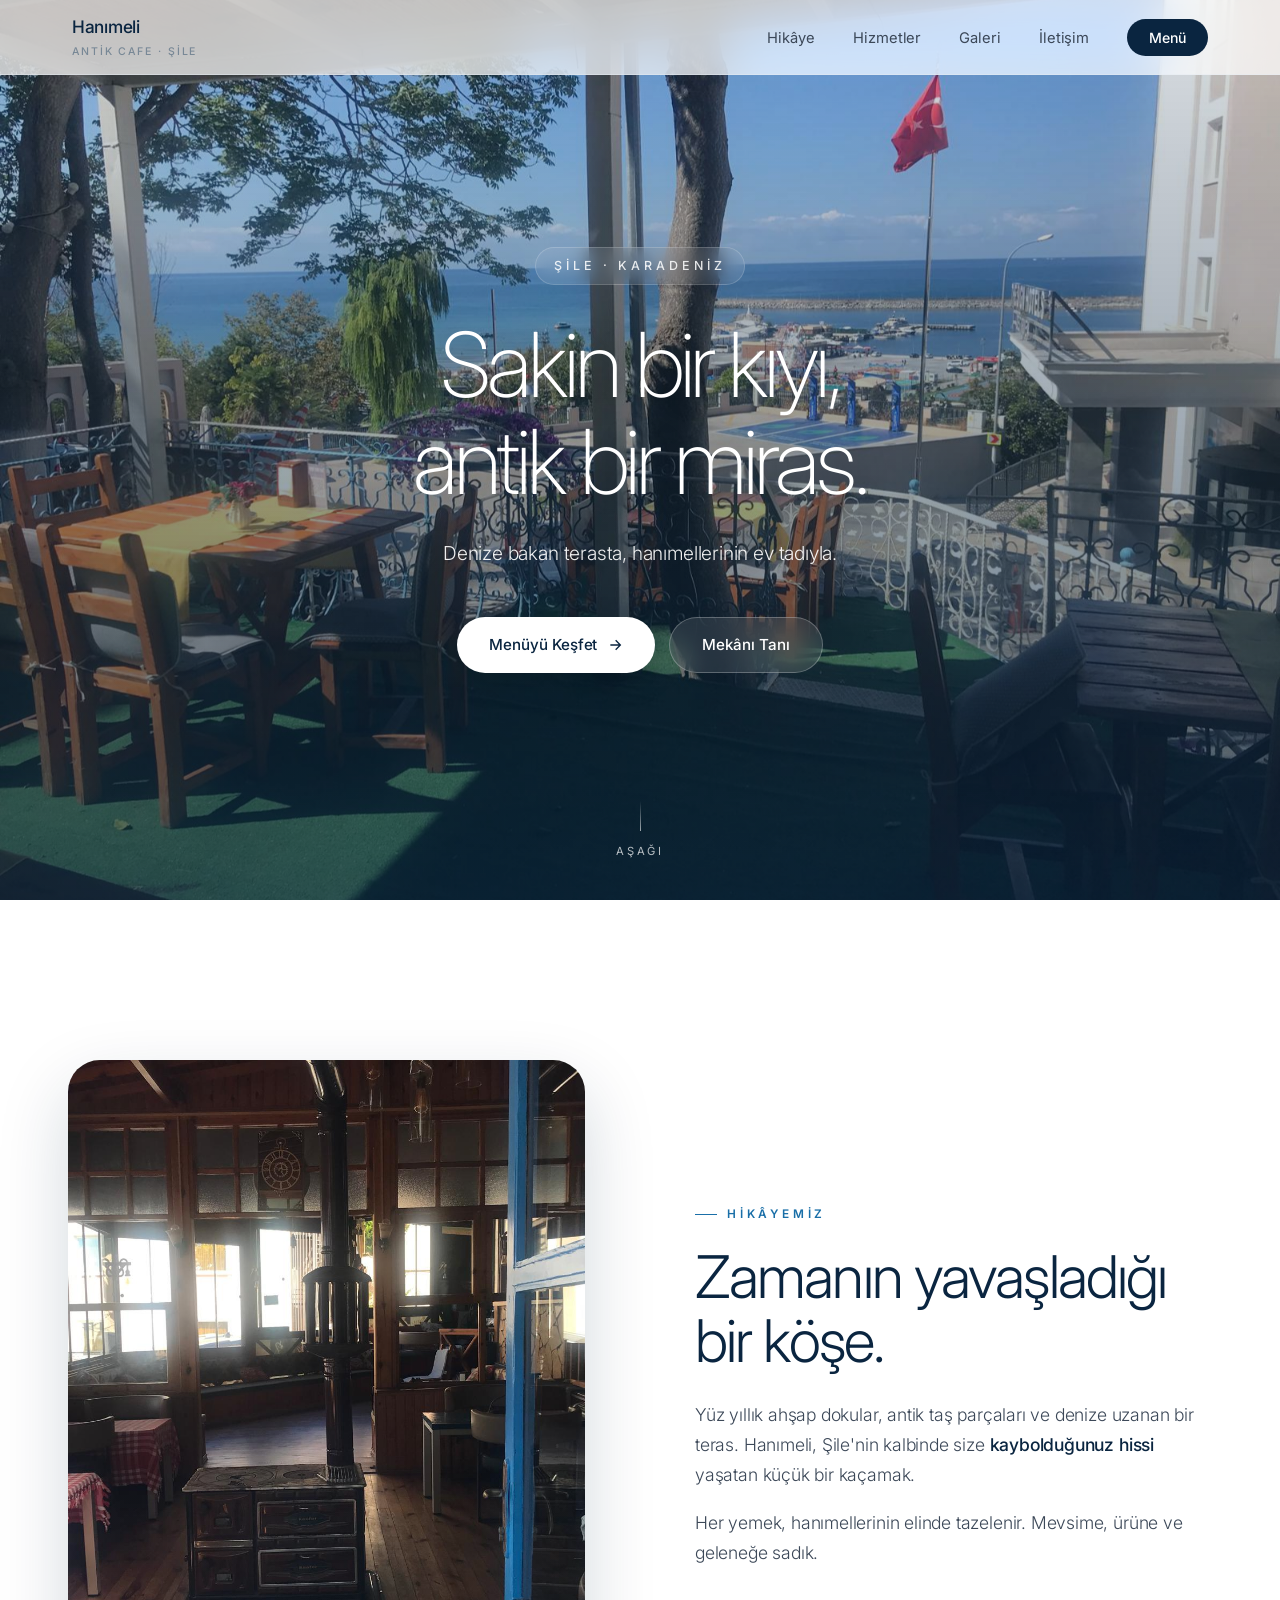
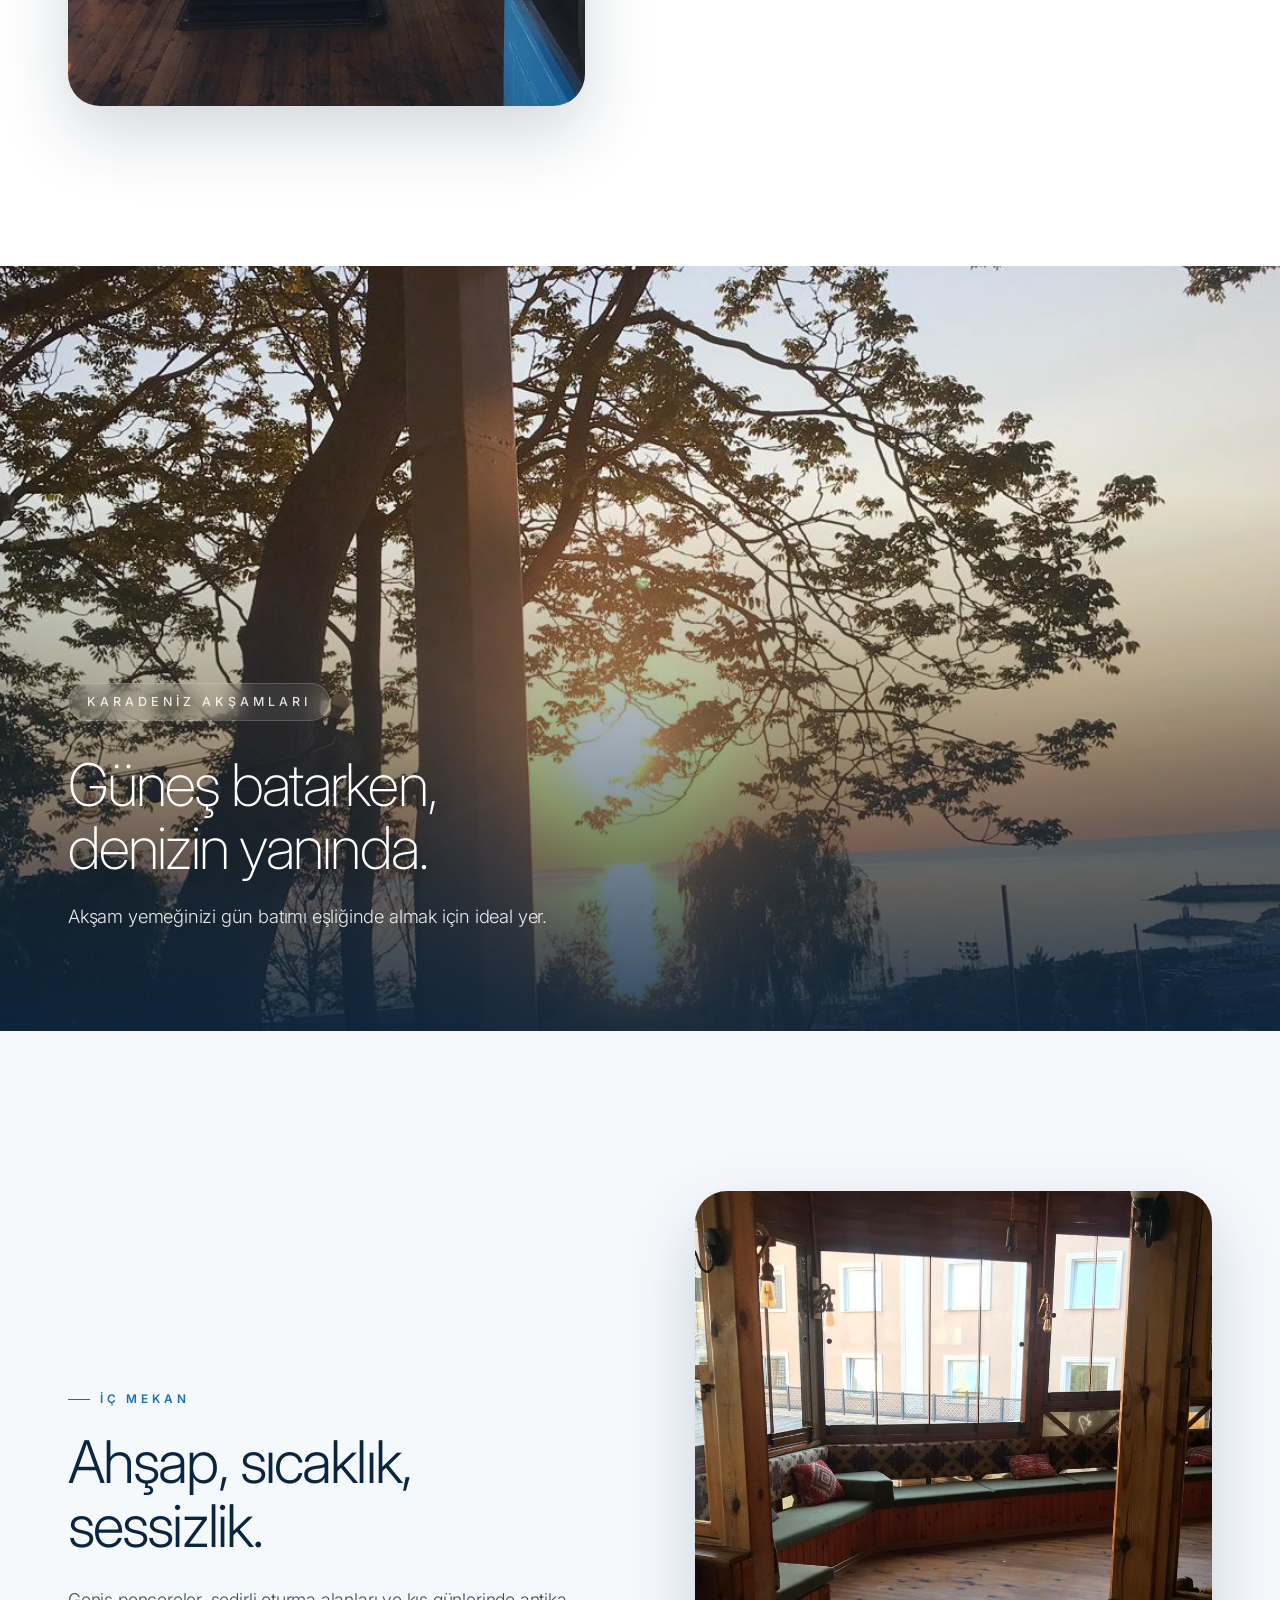
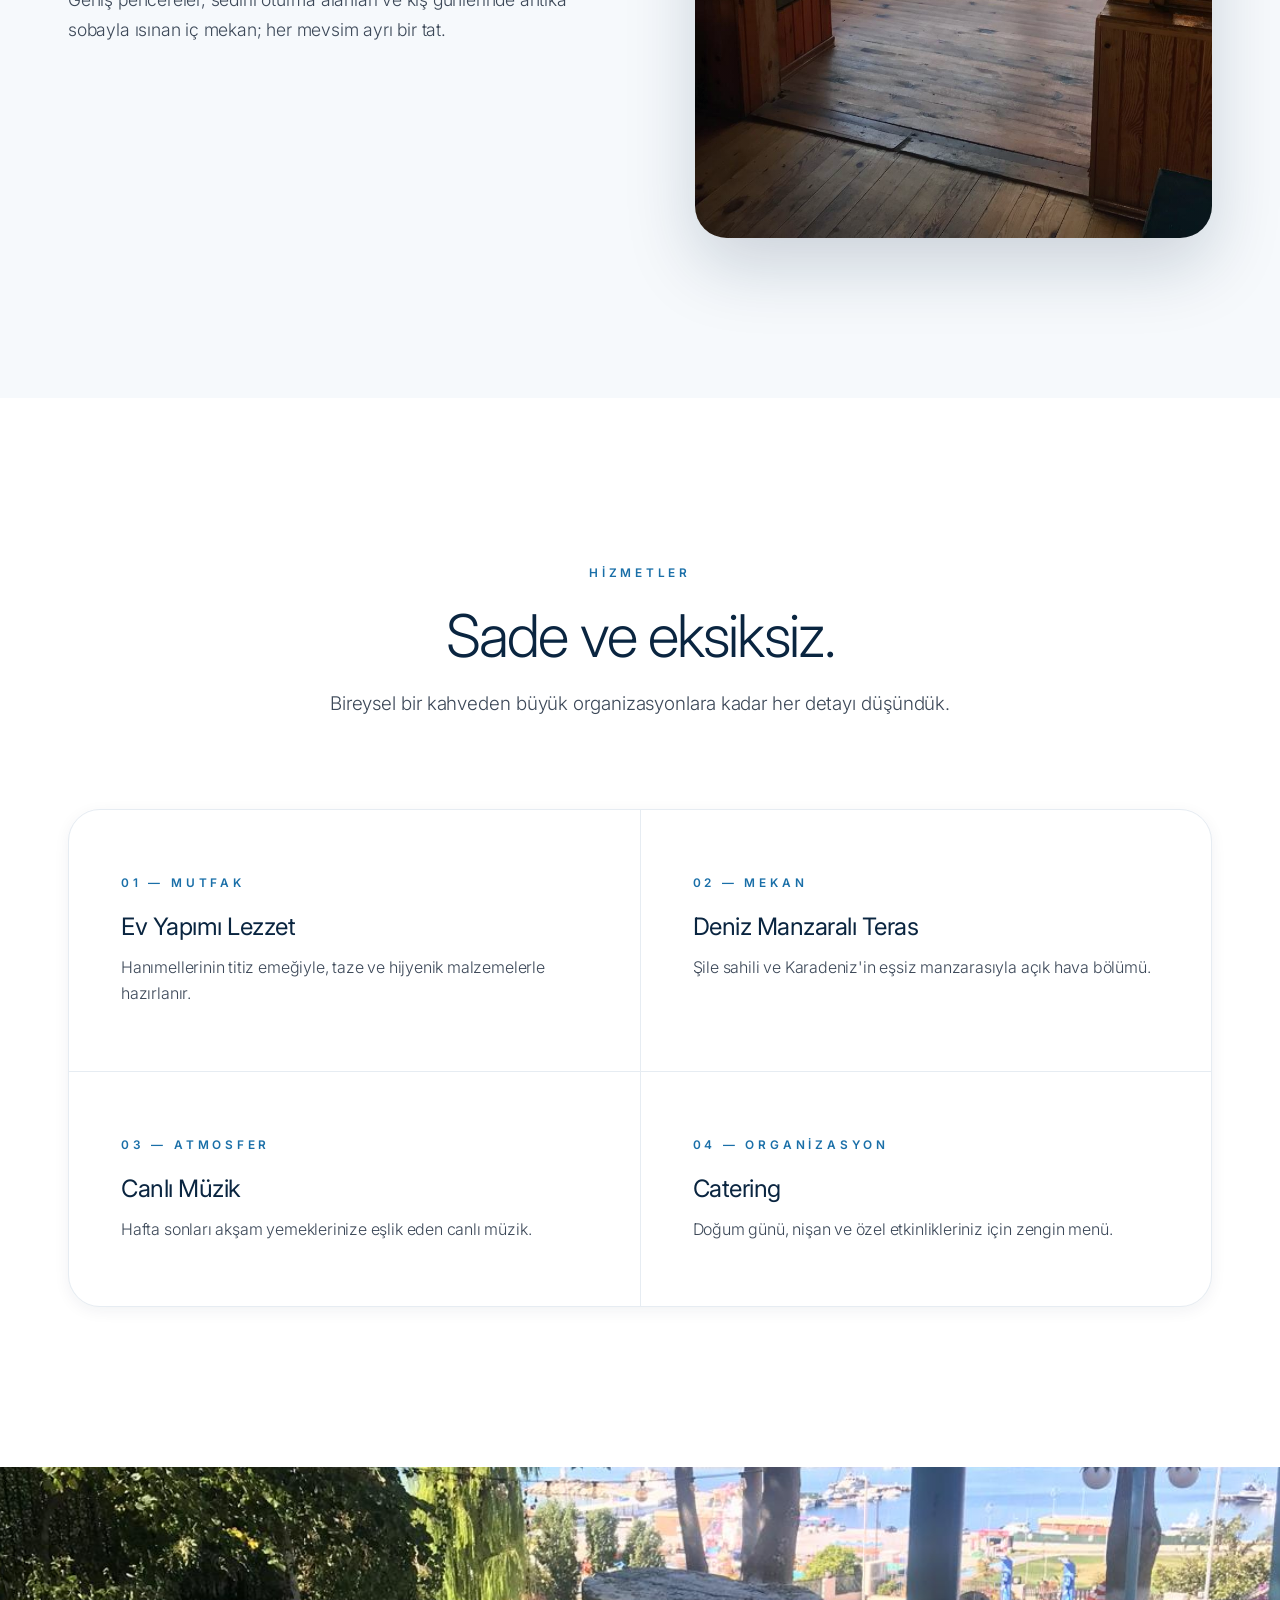
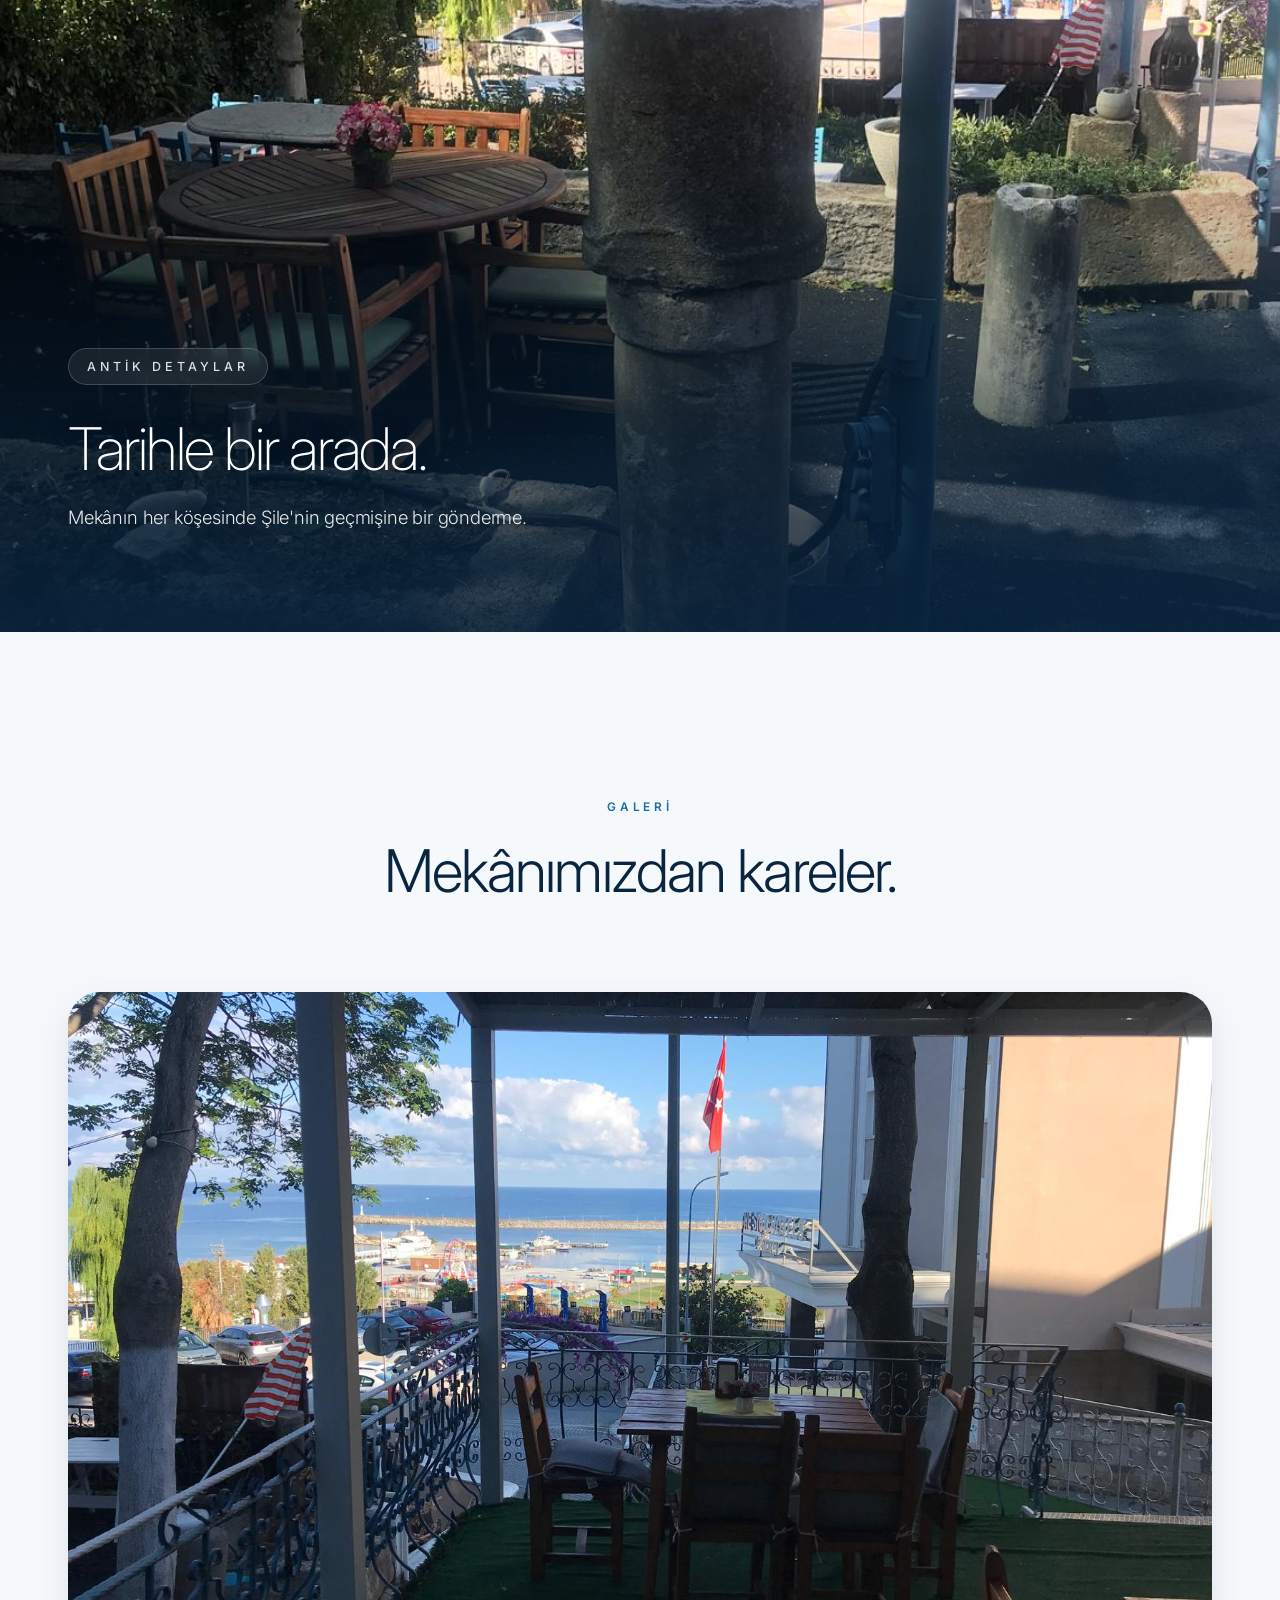
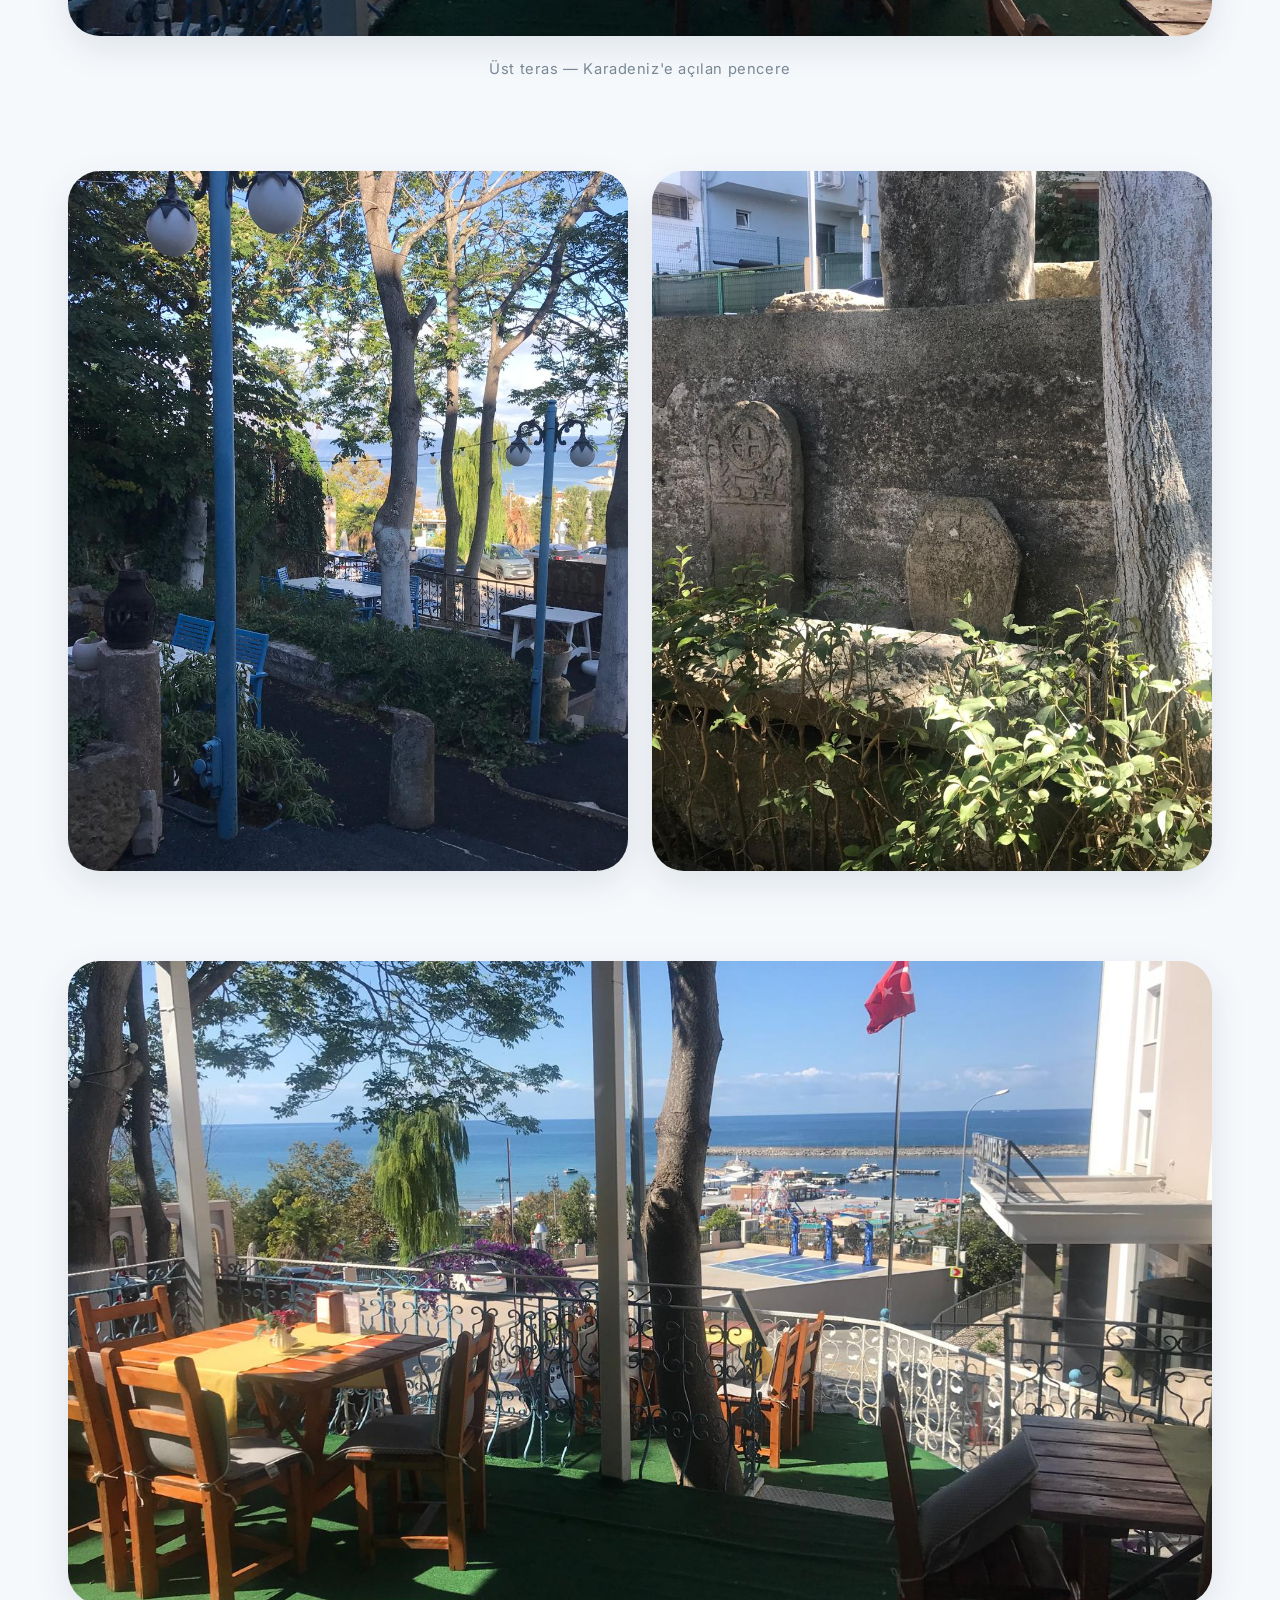
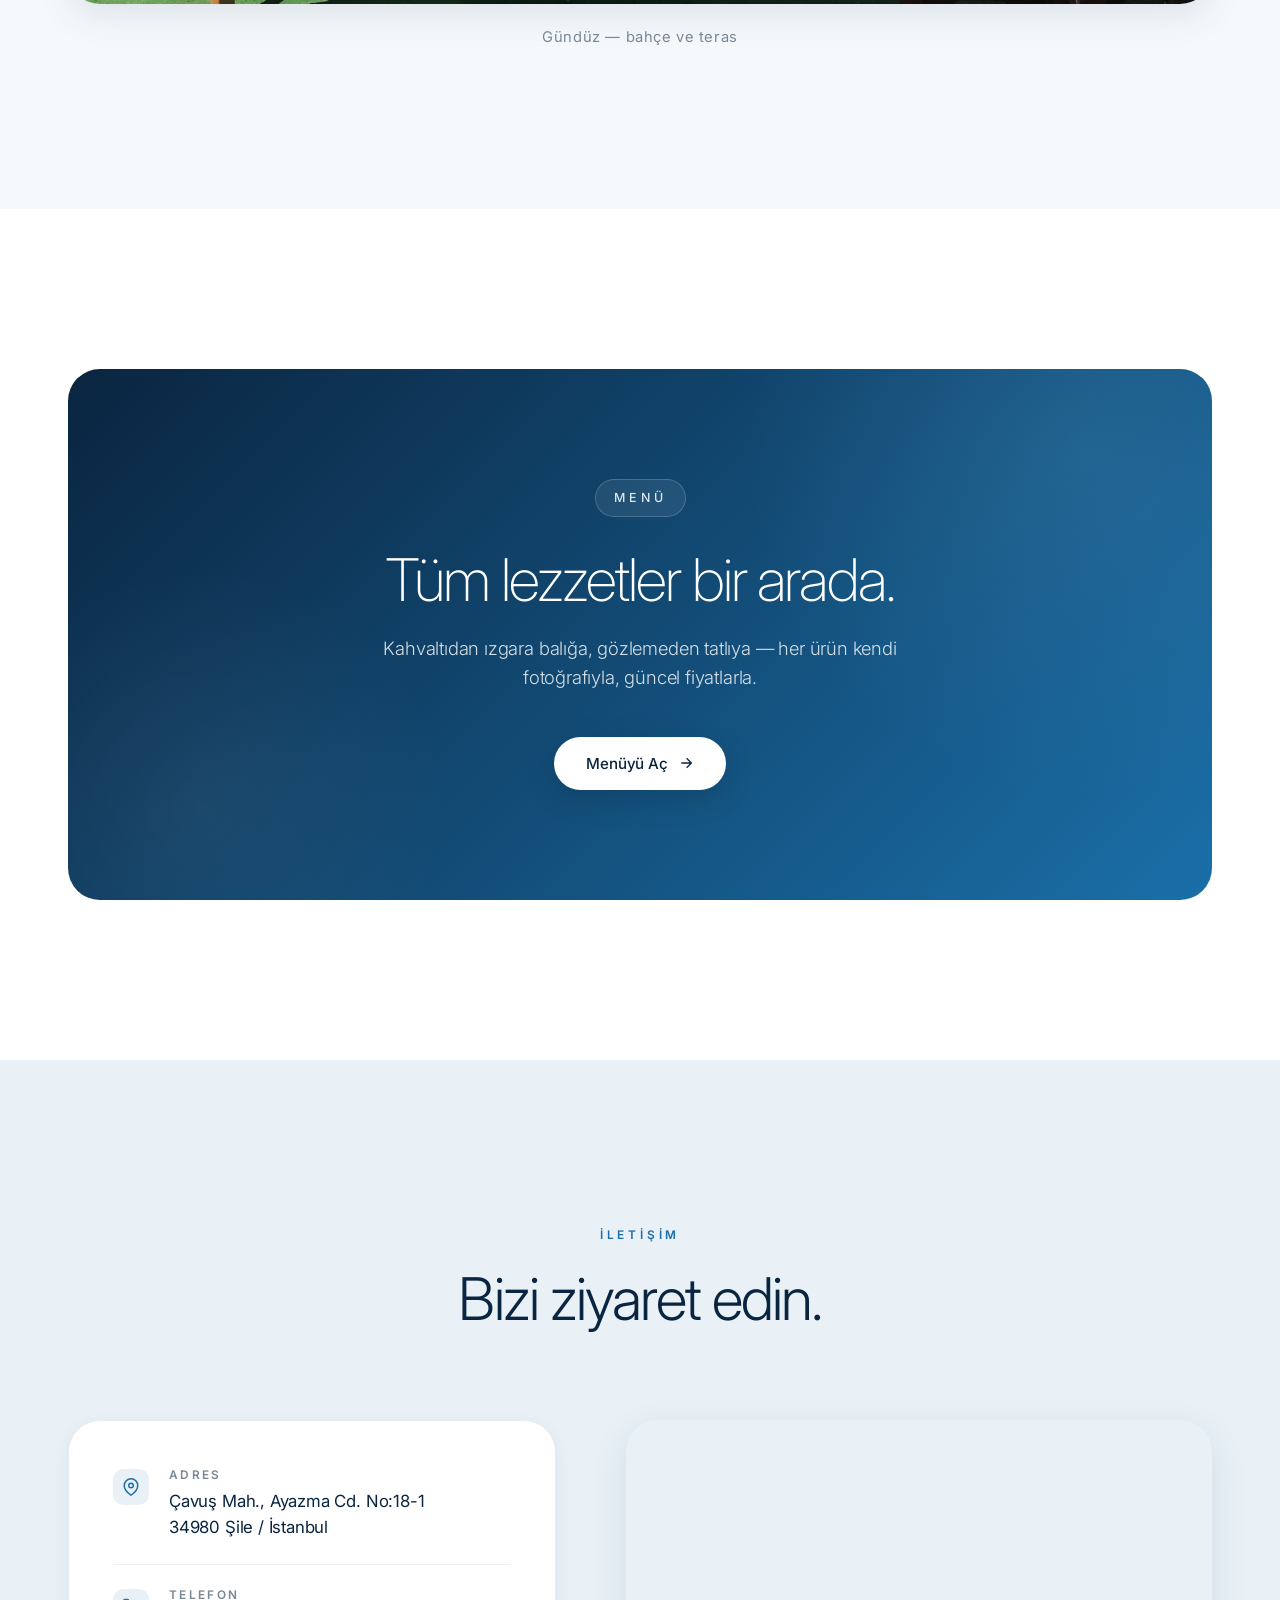
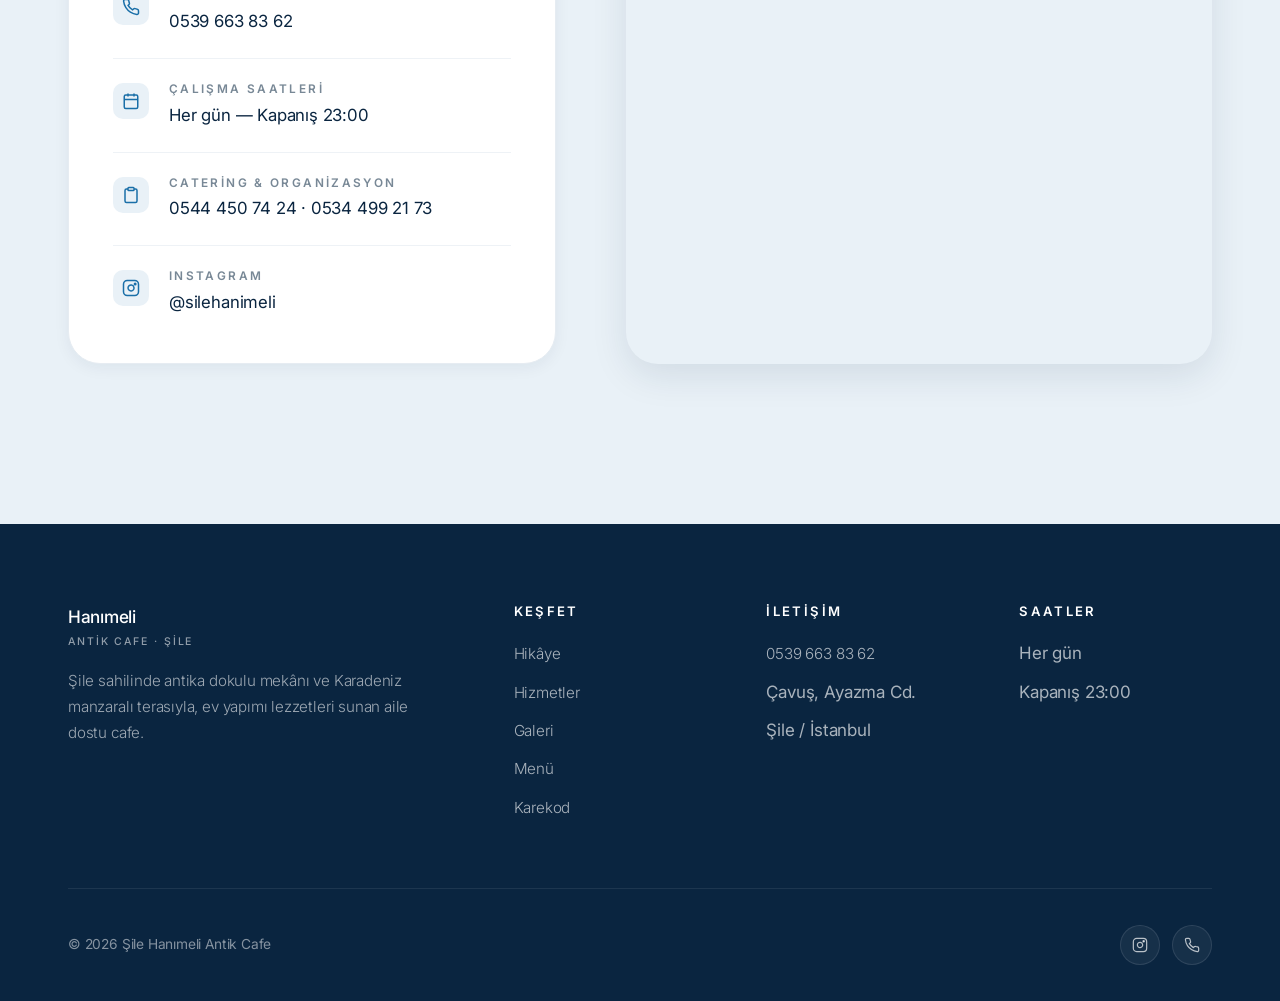
==== index.html @ 0a23d330 "Initial commit - Fixed header links and ready for deployment" ====
<!DOCTYPE html>
<html lang="tr">
<head>
  <meta charset="UTF-8" />
  <meta name="viewport" content="width=device-width, initial-scale=1.0" />

  <title>Şile Hanımeli Antik Cafe — Deniz Manzaralı Cafe & Restoran</title>
  <meta name="description" content="Şile sahilinde, antik dokulu mekânı ve Karadeniz manzaralı terasıyla Hanımeli Antik Cafe. Ev yapımı kahvaltı, gözleme, ızgara balık ve catering." />
  <meta name="keywords" content="Şile cafe, Şile kahvaltı, Şile restoran, Hanımeli Antik Cafe, Şile manzaralı kafe, Şile catering" />
  <meta name="robots" content="index, follow" />
  <link rel="canonical" href="https://hanimeliantikcafe.com/" />

  <meta property="og:type" content="restaurant" />
  <meta property="og:locale" content="tr_TR" />
  <meta property="og:title" content="Şile Hanımeli Antik Cafe" />
  <meta property="og:description" content="Şile'de antik atmosfer ve deniz manzarasıyla ev yapımı lezzetler." />
  <meta property="og:url" content="https://hanimeliantikcafe.com/" />
  <meta property="og:image" content="https://hanimeliantikcafe.com/assets/img/kafedisguzel.jpeg" />
  <meta property="og:site_name" content="Şile Hanımeli Antik Cafe" />

  <meta name="twitter:card" content="summary_large_image" />
  <meta name="twitter:title" content="Şile Hanımeli Antik Cafe" />
  <meta name="twitter:description" content="Şile'de antik atmosfer ve deniz manzarasıyla ev yapımı lezzetler." />
  <meta name="twitter:image" content="https://hanimeliantikcafe.com/assets/img/kafedisguzel.jpeg" />

  <link rel="icon" type="image/svg+xml" href="assets/img/favicon.svg" />
  <link rel="apple-touch-icon" href="assets/img/kafedisguzel.jpeg" />

  <link rel="preconnect" href="https://fonts.googleapis.com" />
  <link rel="preconnect" href="https://fonts.gstatic.com" crossorigin />
  <link href="https://fonts.googleapis.com/css2?family=Inter:wght@200;300;400;500;600&display=swap" rel="stylesheet" />

  <link rel="stylesheet" href="assets/css/style.css" />

  <script type="application/ld+json">
  {
    "@context": "https://schema.org",
    "@type": "Restaurant",
    "name": "Şile Hanımeli Antik Cafe",
    "image": [
      "https://hanimeliantikcafe.com/assets/img/kafedisguzel.jpeg",
      "https://hanimeliantikcafe.com/assets/img/kafeic2.jpeg",
      "https://hanimeliantikcafe.com/assets/img/kafemanzara.jpeg"
    ],
    "@id": "https://hanimeliantikcafe.com/",
    "url": "https://hanimeliantikcafe.com/",
    "telephone": "+90 539 663 83 62",
    "priceRange": "₺₺",
    "servesCuisine": ["Türk Mutfağı", "Ev Yemekleri", "Kahvaltı", "Deniz Ürünleri"],
    "address": {
      "@type": "PostalAddress",
      "streetAddress": "Çavuş, Ayazma Cd. No:18-1",
      "addressLocality": "Şile",
      "addressRegion": "İstanbul",
      "postalCode": "34980",
      "addressCountry": "TR"
    },
    "geo": {
      "@type": "GeoCoordinates",
      "latitude": "41.1755",
      "longitude": "29.6122"
    },
    "openingHoursSpecification": {
      "@type": "OpeningHoursSpecification",
      "dayOfWeek": ["Monday","Tuesday","Wednesday","Thursday","Friday","Saturday","Sunday"],
      "opens": "08:00",
      "closes": "23:00"
    },
    "menu": "https://hanimeliantikcafe.com/menu.html",
    "acceptsReservations": "True",
    "sameAs": ["https://www.instagram.com/silehanimeli/"]
  }
  </script>
</head>
<body>

  <!-- NAVBAR -->
  <header class="navbar">
    <div class="nav-inner">
      <a href="index.html" class="brand" aria-label="Anasayfa">
        <span class="brand-text">Hanımeli<small>ANTİK CAFE · ŞİLE</small></span>
      </a>
      <button class="nav-toggle" aria-label="Menüyü aç/kapat" aria-expanded="false">
        <svg viewBox="0 0 24 24" fill="none" stroke="currentColor" stroke-width="1.6"><path d="M4 7h16M4 12h16M4 17h16"/></svg>
      </button>
      <ul class="nav-links" id="primary-nav">
        <li><a href="#hikaye">Hikâye</a></li>
        <li><a href="#hizmetler">Hizmetler</a></li>
        <li><a href="#galeri">Galeri</a></li>
        <li><a href="#iletisim">İletişim</a></li>
        <li><a href="menu.html" class="cta">Menü</a></li>
      </ul>
    </div>
  </header>

  <!-- HERO -->
  <section class="hero">
    <div class="hero-bg" style="background-image:url('assets/img/kafedisguzel.jpeg');"></div>
    <div class="hero-inner">
      <span class="hero-eyebrow">Şile · Karadeniz</span>
      <h1>Sakin bir kıyı,<br/>antik bir miras.</h1>
      <p>Denize bakan terasta, hanımellerinin ev tadıyla.</p>
      <div class="hero-actions">
        <a href="menu.html" class="btn btn-primary">
          Menüyü Keşfet
          <svg width="16" height="16" viewBox="0 0 24 24" fill="none" stroke="currentColor" stroke-width="2"><path d="M5 12h14M13 5l7 7-7 7"/></svg>
        </a>
        <a href="#hikaye" class="btn btn-ghost">Mekânı Tanı</a>
      </div>
    </div>
    <span class="scroll-cue">Aşağı</span>
  </section>

  <!-- STORY 1 -->
  <section class="section" id="hikaye">
    <div class="container">
      <div class="story reveal">
        <div class="story-image">
          <img src="assets/img/kafeic2.jpeg" alt="Antik soba ve ahşap iç mekan" loading="lazy" />
        </div>
        <div class="story-text">
          <span class="section-tag">Hikâyemiz</span>
          <h2>Zamanın yavaşladığı bir köşe.</h2>
          <p>Yüz yıllık ahşap dokular, antik taş parçaları ve denize uzanan bir teras. Hanımeli, Şile'nin kalbinde size <strong>kaybolduğunuz hissi</strong> yaşatan küçük bir kaçamak.</p>
          <p>Her yemek, hanımellerinin elinde tazelenir. Mevsime, ürüne ve geleneğe sadık.</p>
        </div>
      </div>
    </div>
  </section>

  <!-- BLEED 1 — manzara -->
  <section class="feature-bleed">
    <div class="feature-bleed-bg" style="background-image:url('assets/img/kafemanzara.jpeg');"></div>
    <div class="feature-bleed-inner">
      <span class="hero-eyebrow" style="color:rgba(255,255,255,0.85);background:rgba(255,255,255,0.08);border-color:rgba(255,255,255,0.18);">Karadeniz Akşamları</span>
      <h2>Güneş batarken,<br/>denizin yanında.</h2>
      <p>Akşam yemeğinizi gün batımı eşliğinde almak için ideal yer.</p>
    </div>
  </section>

  <!-- STORY 2 (reverse) -->
  <section class="section section-soft">
    <div class="container">
      <div class="story story-reverse reveal">
        <div class="story-image">
          <img src="assets/img/kafeic.jpeg" alt="Ahşap iç mekan, sedirli oturma" loading="lazy" />
        </div>
        <div class="story-text">
          <span class="section-tag">İç Mekan</span>
          <h2>Ahşap, sıcaklık, sessizlik.</h2>
          <p>Geniş pencereler, sedirli oturma alanları ve kış günlerinde antika sobayla ısınan iç mekan; her mevsim ayrı bir tat.</p>
        </div>
      </div>
    </div>
  </section>

  <!-- SERVICES -->
  <section class="section" id="hizmetler">
    <div class="container">
      <div class="section-head reveal">
        <span class="section-tag">Hizmetler</span>
        <h2>Sade ve eksiksiz.</h2>
        <p class="lead">Bireysel bir kahveden büyük organizasyonlara kadar her detayı düşündük.</p>
      </div>
      <div class="services-grid reveal">
        <div class="service">
          <span class="service-num">01 — Mutfak</span>
          <h3>Ev Yapımı Lezzet</h3>
          <p>Hanımellerinin titiz emeğiyle, taze ve hijyenik malzemelerle hazırlanır.</p>
        </div>
        <div class="service">
          <span class="service-num">02 — Mekan</span>
          <h3>Deniz Manzaralı Teras</h3>
          <p>Şile sahili ve Karadeniz'in eşsiz manzarasıyla açık hava bölümü.</p>
        </div>
        <div class="service">
          <span class="service-num">03 — Atmosfer</span>
          <h3>Canlı Müzik</h3>
          <p>Hafta sonları akşam yemeklerinize eşlik eden canlı müzik.</p>
        </div>
        <div class="service">
          <span class="service-num">04 — Organizasyon</span>
          <h3>Catering</h3>
          <p>Doğum günü, nişan ve özel etkinlikleriniz için zengin menü.</p>
        </div>
      </div>
    </div>
  </section>

  <!-- BLEED 2 — antik -->
  <section class="feature-bleed">
    <div class="feature-bleed-bg" style="background-image:url('assets/img/antikparca2.jpeg');"></div>
    <div class="feature-bleed-inner">
      <span class="hero-eyebrow" style="color:rgba(255,255,255,0.85);background:rgba(255,255,255,0.08);border-color:rgba(255,255,255,0.18);">Antik Detaylar</span>
      <h2>Tarihle bir arada.</h2>
      <p>Mekânın her köşesinde Şile'nin geçmişine bir gönderme.</p>
    </div>
  </section>

  <!-- GALLERY -->
  <section class="section section-soft" id="galeri">
    <div class="container">
      <div class="section-head reveal">
        <span class="section-tag">Galeri</span>
        <h2>Mekânımızdan kareler.</h2>
      </div>
      <div class="gallery-stack reveal">
        <figure>
          <img src="assets/img/kafedis2.jpeg" alt="Deniz manzaralı teras, masalar" loading="lazy" />
          <figcaption>Üst teras — Karadeniz'e açılan pencere</figcaption>
        </figure>
        <div class="gallery-pair">
          <img src="assets/img/kafedis.jpeg" alt="Bahçe ve aydınlatma" loading="lazy" />
          <img src="assets/img/antikparca.jpeg" alt="Antik taş parçaları" loading="lazy" />
        </div>
        <figure>
          <img src="assets/img/kafedisguzel.jpeg" alt="Gündüz teras manzarası" loading="lazy" />
          <figcaption>Gündüz — bahçe ve teras</figcaption>
        </figure>
      </div>
    </div>
  </section>

  <!-- MENU CTA -->
  <section class="section">
    <div class="container">
      <div class="menu-cta reveal">
        <div class="menu-cta-inner">
          <span class="hero-eyebrow" style="color:rgba(255,255,255,0.85);background:rgba(255,255,255,0.08);border-color:rgba(255,255,255,0.18);">Menü</span>
          <h2>Tüm lezzetler bir arada.</h2>
          <p>Kahvaltıdan ızgara balığa, gözlemeden tatlıya — her ürün kendi fotoğrafıyla, güncel fiyatlarla.</p>
          <a href="menu.html" class="btn btn-primary">
            Menüyü Aç
            <svg width="16" height="16" viewBox="0 0 24 24" fill="none" stroke="currentColor" stroke-width="2"><path d="M5 12h14M13 5l7 7-7 7"/></svg>
          </a>
        </div>
      </div>
    </div>
  </section>

  <!-- CONTACT -->
  <section class="section section-blue" id="iletisim">
    <div class="container">
      <div class="section-head reveal">
        <span class="section-tag">İletişim</span>
        <h2>Bizi ziyaret edin.</h2>
      </div>
      <div class="contact reveal">
        <div class="contact-info">
          <div class="item">
            <div class="item-icon">
              <svg viewBox="0 0 24 24" fill="none" stroke="currentColor" stroke-width="2"><path d="M21 10c0 7-9 13-9 13s-9-6-9-13a9 9 0 0118 0z"/><circle cx="12" cy="10" r="3"/></svg>
            </div>
            <div>
              <h3>Adres</h3>
              <div class="value">Çavuş Mah., Ayazma Cd. No:18-1<br/>34980 Şile / İstanbul</div>
            </div>
          </div>
          <div class="item">
            <div class="item-icon">
              <svg viewBox="0 0 24 24" fill="none" stroke="currentColor" stroke-width="2"><path d="M22 16.92v3a2 2 0 01-2.18 2 19.79 19.79 0 01-8.63-3.07 19.5 19.5 0 01-6-6 19.79 19.79 0 01-3.07-8.67A2 2 0 014.11 2h3a2 2 0 012 1.72 12.84 12.84 0 00.7 2.81 2 2 0 01-.45 2.11L8.09 9.91a16 16 0 006 6l1.27-1.27a2 2 0 012.11-.45 12.84 12.84 0 002.81.7A2 2 0 0122 16.92z"/></svg>
            </div>
            <div>
              <h3>Telefon</h3>
              <div class="value"><a href="tel:+905396638362">0539 663 83 62</a></div>
            </div>
          </div>
          <div class="item">
            <div class="item-icon">
              <svg viewBox="0 0 24 24" fill="none" stroke="currentColor" stroke-width="2"><rect x="3" y="4" width="18" height="18" rx="2"/><path d="M16 2v4M8 2v4M3 10h18"/></svg>
            </div>
            <div>
              <h3>Çalışma Saatleri</h3>
              <div class="value">Her gün — Kapanış 23:00</div>
            </div>
          </div>
          <div class="item">
            <div class="item-icon">
              <svg viewBox="0 0 24 24" fill="none" stroke="currentColor" stroke-width="2"><path d="M16 4h2a2 2 0 012 2v14a2 2 0 01-2 2H6a2 2 0 01-2-2V6a2 2 0 012-2h2"/><rect x="8" y="2" width="8" height="4" rx="1"/></svg>
            </div>
            <div>
              <h3>Catering & Organizasyon</h3>
              <div class="value"><a href="tel:+905444507424">0544 450 74 24</a> · <a href="tel:+905344992173">0534 499 21 73</a></div>
            </div>
          </div>
          <div class="item">
            <div class="item-icon">
              <svg viewBox="0 0 24 24" fill="none" stroke="currentColor" stroke-width="2"><rect x="2" y="2" width="20" height="20" rx="5"/><path d="M16 11.37A4 4 0 1112.63 8 4 4 0 0116 11.37z"/><circle cx="17.5" cy="6.5" r="1" fill="currentColor"/></svg>
            </div>
            <div>
              <h3>Instagram</h3>
              <div class="value"><a href="https://instagram.com/silehanimeli" target="_blank" rel="noopener">@silehanimeli</a></div>
            </div>
          </div>
        </div>
        <div class="contact-map">
          <iframe
            src="https://www.google.com/maps?q=%C5%9Eile+Han%C4%B1meli+Antik+Cafe&output=embed"
            loading="lazy"
            referrerpolicy="no-referrer-when-downgrade"
            title="Şile Hanımeli Antik Cafe Konum">
          </iframe>
        </div>
      </div>
    </div>
  </section>

  <!-- FOOTER -->
  <footer class="footer">
    <div class="container">
      <div class="footer-top">
        <div>
          <a href="index.html" class="brand">
            <span class="brand-text">Hanımeli<small>ANTİK CAFE · ŞİLE</small></span>
          </a>
          <p>Şile sahilinde antika dokulu mekânı ve Karadeniz manzaralı terasıyla, ev yapımı lezzetleri sunan aile dostu cafe.</p>
        </div>
        <div>
          <h4>Keşfet</h4>
          <ul>
            <li><a href="#hikaye">Hikâye</a></li>
            <li><a href="#hizmetler">Hizmetler</a></li>
            <li><a href="#galeri">Galeri</a></li>
            <li><a href="menu.html">Menü</a></li>
            <li><a href="qr.html">Karekod</a></li>
          </ul>
        </div>
        <div>
          <h4>İletişim</h4>
          <ul>
            <li><a href="tel:+905396638362">0539 663 83 62</a></li>
            <li>Çavuş, Ayazma Cd.</li>
            <li>Şile / İstanbul</li>
          </ul>
        </div>
        <div>
          <h4>Saatler</h4>
          <ul>
            <li>Her gün</li>
            <li>Kapanış 23:00</li>
          </ul>
        </div>
      </div>
      <div class="footer-bottom">
        <span>© <span id="yyyy">2026</span> Şile Hanımeli Antik Cafe</span>
        <div class="footer-socials">
          <a href="https://instagram.com/silehanimeli" target="_blank" rel="noopener" aria-label="Instagram">
            <svg viewBox="0 0 24 24" fill="none" stroke="currentColor" stroke-width="1.8"><rect x="2" y="2" width="20" height="20" rx="5"/><path d="M16 11.37A4 4 0 1112.63 8 4 4 0 0116 11.37z"/><circle cx="17.5" cy="6.5" r="1" fill="currentColor"/></svg>
          </a>
          <a href="tel:+905396638362" aria-label="Telefon">
            <svg viewBox="0 0 24 24" fill="none" stroke="currentColor" stroke-width="1.8"><path d="M22 16.92v3a2 2 0 01-2.18 2 19.79 19.79 0 01-8.63-3.07 19.5 19.5 0 01-6-6 19.79 19.79 0 01-3.07-8.67A2 2 0 014.11 2h3a2 2 0 012 1.72 12.84 12.84 0 00.7 2.81 2 2 0 01-.45 2.11L8.09 9.91a16 16 0 006 6l1.27-1.27a2 2 0 012.11-.45 12.84 12.84 0 002.81.7A2 2 0 0122 16.92z"/></svg>
          </a>
        </div>
      </div>
    </div>
  </footer>

  <script>
    const toggle = document.querySelector('.nav-toggle');
    const links = document.getElementById('primary-nav');
    toggle?.addEventListener('click', () => {
      const open = links.classList.toggle('open');
      toggle.setAttribute('aria-expanded', open);
    });
    links?.querySelectorAll('a').forEach(a => a.addEventListener('click', () => links.classList.remove('open')));

    const io = new IntersectionObserver((entries) => {
      entries.forEach(e => { if (e.isIntersecting) { e.target.classList.add('in'); io.unobserve(e.target); } });
    }, { threshold: 0.1 });
    document.querySelectorAll('.reveal').forEach(el => io.observe(el));

    document.getElementById('yyyy').textContent = new Date().getFullYear();
  </script>
</body>
</html>
---- assets/css/style.css ----
/* ============================================
   Şile Hanımeli Antik Cafe
   Refined · Blue & White · Premium Typography
   ============================================ */

:root {
  --bg: #ffffff;
  --bg-soft: #f6f9fc;
  --bg-blue: #e9f1f7;
  --bg-deep: #0a2540;

  --ink: #0a2540;
  --ink-soft: #3c4858;
  --muted: #788896;
  --muted-soft: #9aabb8;

  --line: #e6ecf2;
  --line-soft: #eef2f6;

  --blue: #1a6fa8;
  --blue-deep: #0a2540;
  --blue-bright: #2e88c4;
  --blue-pale: #d6e6f2;
  --accent: #5fa8d3;

  --shadow-xs: 0 1px 2px rgba(10, 37, 64, 0.04);
  --shadow-sm: 0 4px 16px rgba(10, 37, 64, 0.06);
  --shadow-md: 0 12px 36px rgba(10, 37, 64, 0.10);
  --shadow-lg: 0 28px 70px rgba(10, 37, 64, 0.18);
  --shadow-xl: 0 50px 120px rgba(10, 37, 64, 0.25);

  --radius-xs: 8px;
  --radius-sm: 14px;
  --radius: 22px;
  --radius-lg: 32px;
  --radius-pill: 980px;

  --container: 1200px;
  --container-narrow: 920px;

  --ease: cubic-bezier(0.25, 0.46, 0.45, 0.94);
  --ease-soft: cubic-bezier(0.4, 0, 0.2, 1);
  --ease-spring: cubic-bezier(0.34, 1.56, 0.64, 1);
}

* { box-sizing: border-box; margin: 0; padding: 0; }
*::selection { background: var(--blue-pale); color: var(--blue-deep); }

html {
  scroll-behavior: smooth;
  -webkit-text-size-adjust: 100%;
}

body {
  font-family: 'Inter', -apple-system, BlinkMacSystemFont, 'SF Pro Display', 'Segoe UI', sans-serif;
  background: var(--bg);
  color: var(--ink);
  font-size: 17px;
  line-height: 1.55;
  font-weight: 400;
  -webkit-font-smoothing: antialiased;
  -moz-osx-font-smoothing: grayscale;
  text-rendering: optimizeLegibility;
  letter-spacing: -0.011em;
  overflow-x: hidden;
}

h1, h2, h3, h4 {
  font-family: inherit;
  color: var(--ink);
  letter-spacing: -0.025em;
  line-height: 1.08;
  font-weight: 300;
}

h1 {
  font-size: clamp(2.8rem, 7vw, 6rem);
  font-weight: 200;
  letter-spacing: -0.045em;
}
h2 {
  font-size: clamp(2.2rem, 4.6vw, 3.8rem);
  font-weight: 300;
  letter-spacing: -0.032em;
}
h3 {
  font-size: 1.4rem;
  font-weight: 500;
  letter-spacing: -0.018em;
}

p {
  color: var(--ink-soft);
  font-weight: 400;
}

a {
  color: var(--blue);
  text-decoration: none;
  transition: color .25s var(--ease-soft);
}
a:hover { color: var(--blue-deep); }

img { max-width: 100%; display: block; }

.container {
  max-width: var(--container);
  margin: 0 auto;
  padding: 0 28px;
}
.container-narrow {
  max-width: var(--container-narrow);
  margin: 0 auto;
  padding: 0 28px;
}

/* ============================================
   NAVBAR
   ============================================ */
.navbar {
  position: fixed;
  top: 0; left: 0; right: 0;
  z-index: 100;
  background: rgba(255, 255, 255, 0.72);
  backdrop-filter: saturate(180%) blur(24px);
  -webkit-backdrop-filter: saturate(180%) blur(24px);
  border-bottom: 1px solid rgba(230, 236, 242, 0.5);
  transition: all .3s var(--ease-soft);
}

.nav-inner {
  display: flex;
  justify-content: space-between;
  align-items: center;
  padding: 14px 32px;
  max-width: var(--container);
  margin: 0 auto;
}

.brand {
  display: flex;
  align-items: center;
  gap: 12px;
  text-decoration: none;
  color: var(--ink);
}
.brand-text {
  font-size: 1.08rem;
  font-weight: 500;
  letter-spacing: -0.015em;
  color: var(--ink);
}
.brand-text small {
  display: block;
  font-size: 0.66rem;
  color: var(--muted);
  font-weight: 500;
  letter-spacing: 0.18em;
  margin-top: 3px;
}

.nav-links {
  display: flex;
  gap: 38px;
  list-style: none;
  align-items: center;
}
.nav-links a {
  color: var(--ink-soft);
  font-weight: 400;
  font-size: 0.92rem;
  letter-spacing: -0.005em;
  position: relative;
}
.nav-links a:not(.cta)::after {
  content: '';
  position: absolute;
  bottom: -4px; left: 50%;
  width: 0; height: 1px;
  background: var(--blue);
  transition: all .3s var(--ease-soft);
  transform: translateX(-50%);
}
.nav-links a:not(.cta):hover {
  color: var(--ink);
}
.nav-links a:not(.cta):hover::after { width: 100%; }
.nav-links a.cta {
  background: var(--blue-deep);
  color: #fff;
  padding: 10px 22px;
  border-radius: var(--radius-pill);
  font-size: 0.88rem;
  font-weight: 500;
  transition: all .3s var(--ease-soft);
}
.nav-links a.cta:hover {
  background: var(--blue);
  color: #fff;
  transform: translateY(-1px);
  box-shadow: var(--shadow-sm);
}

.nav-toggle {
  display: none;
  background: none;
  border: none;
  cursor: pointer;
  padding: 8px;
  color: var(--ink);
}
.nav-toggle svg { width: 24px; height: 24px; }

@media (max-width: 880px) {
  .nav-toggle { display: block; }
  .nav-links {
    position: fixed;
    top: 64px; left: 0; right: 0;
    background: rgba(255, 255, 255, 0.96);
    backdrop-filter: blur(24px);
    flex-direction: column;
    align-items: stretch;
    gap: 0;
    padding: 22px 28px;
    border-bottom: 1px solid var(--line);
    transform: translateY(-110%);
    transition: transform .4s var(--ease-soft);
    box-shadow: 0 20px 50px rgba(10, 37, 64, 0.06);
  }
  .nav-links.open { transform: translateY(0); }
  .nav-links li { width: 100%; border-bottom: 1px solid var(--line-soft); }
  .nav-links li:last-child { border-bottom: none; padding-top: 8px; }
  .nav-links a { display: block; padding: 16px 4px; font-size: 1.05rem; color: var(--ink); }
  .nav-links a.cta { text-align: center; margin-top: 4px; padding: 14px 22px; }
}

/* ============================================
   HERO
   ============================================ */
.hero {
  position: relative;
  min-height: 100vh;
  display: flex;
  align-items: center;
  justify-content: center;
  overflow: hidden;
  color: #fff;
  text-align: center;
  padding: 120px 28px 100px;
}
.hero-bg {
  position: absolute;
  inset: 0;
  background-size: cover;
  background-position: center;
  z-index: 0;
  transform: scale(1.08);
  animation: slowZoom 32s ease-out forwards;
}
@keyframes slowZoom {
  to { transform: scale(1); }
}
.hero::after {
  content: '';
  position: absolute; inset: 0;
  background:
    linear-gradient(180deg, rgba(10,37,64,0.15) 0%, rgba(10,37,64,0.4) 50%, rgba(10,37,64,0.7) 100%);
  z-index: 1;
}
.hero-inner {
  position: relative;
  z-index: 2;
  max-width: 880px;
}
.hero-eyebrow {
  display: inline-block;
  font-size: 0.78rem;
  letter-spacing: 0.32em;
  text-transform: uppercase;
  color: rgba(255, 255, 255, 0.85);
  font-weight: 500;
  margin-bottom: 32px;
  padding: 8px 18px;
  background: rgba(255, 255, 255, 0.08);
  backdrop-filter: blur(10px);
  border: 1px solid rgba(255, 255, 255, 0.18);
  border-radius: var(--radius-pill);
}
.hero h1 {
  color: #fff;
  margin-bottom: 28px;
  font-weight: 200;
  text-shadow: 0 2px 40px rgba(0, 0, 0, 0.3);
}
.hero p {
  color: rgba(255, 255, 255, 0.92);
  font-size: clamp(1.05rem, 1.5vw, 1.25rem);
  max-width: 580px;
  margin: 0 auto 48px;
  font-weight: 300;
  line-height: 1.6;
}
.hero-actions {
  display: flex;
  gap: 14px;
  justify-content: center;
  flex-wrap: wrap;
}

.btn {
  display: inline-flex;
  align-items: center;
  gap: 10px;
  padding: 15px 32px;
  border-radius: var(--radius-pill);
  font-weight: 500;
  font-size: 0.95rem;
  letter-spacing: -0.005em;
  border: none;
  cursor: pointer;
  transition: all .3s var(--ease-soft);
  text-decoration: none;
  font-family: inherit;
}
.btn svg { transition: transform .3s var(--ease-soft); }
.btn:hover svg { transform: translateX(4px); }

.btn-primary {
  background: #fff;
  color: var(--blue-deep);
  box-shadow: 0 8px 30px rgba(0, 0, 0, 0.15);
}
.btn-primary:hover {
  background: rgba(255, 255, 255, 0.96);
  color: var(--blue-deep);
  transform: translateY(-2px);
  box-shadow: 0 12px 40px rgba(0, 0, 0, 0.2);
}
.btn-ghost {
  background: rgba(255, 255, 255, 0.1);
  color: #fff;
  backdrop-filter: blur(12px);
  border: 1px solid rgba(255, 255, 255, 0.25);
}
.btn-ghost:hover {
  background: rgba(255, 255, 255, 0.18);
  color: #fff;
  border-color: rgba(255, 255, 255, 0.4);
}
.btn-blue {
  background: var(--blue-deep);
  color: #fff;
}
.btn-blue:hover {
  background: var(--blue);
  color: #fff;
  transform: translateY(-2px);
  box-shadow: var(--shadow-md);
}

.scroll-cue {
  position: absolute;
  bottom: 40px;
  left: 50%;
  transform: translateX(-50%);
  z-index: 2;
  color: rgba(255,255,255,0.7);
  font-size: 0.7rem;
  letter-spacing: 0.25em;
  text-transform: uppercase;
  animation: bob 2.4s ease-in-out infinite;
  display: flex;
  flex-direction: column;
  align-items: center;
  gap: 12px;
}
.scroll-cue::before {
  content: '';
  width: 1px;
  height: 30px;
  background: linear-gradient(180deg, transparent 0%, rgba(255,255,255,0.6) 100%);
}
@keyframes bob {
  0%, 100% { transform: translate(-50%, 0); opacity: 0.7; }
  50% { transform: translate(-50%, 8px); opacity: 1; }
}

/* ============================================
   SECTIONS
   ============================================ */
.section {
  padding: 160px 0;
}
.section-blue { background: var(--bg-blue); }
.section-soft { background: var(--bg-soft); }
.section-deep { background: var(--bg-deep); color: #fff; }

@media (max-width: 720px) { .section { padding: 90px 0; } }

.section-tag {
  display: inline-block;
  font-size: 0.74rem;
  letter-spacing: 0.32em;
  text-transform: uppercase;
  color: var(--blue);
  font-weight: 600;
  margin-bottom: 22px;
  position: relative;
  padding-left: 32px;
}
.section-tag::before {
  content: '';
  position: absolute;
  left: 0;
  top: 50%;
  width: 22px;
  height: 1px;
  background: var(--blue);
}

.section-head {
  max-width: 760px;
  margin: 0 auto 90px;
  text-align: center;
}
.section-head .section-tag {
  padding-left: 0;
}
.section-head .section-tag::before { display: none; }
.section-head h2 { margin-bottom: 22px; }
.section-head .lead {
  font-size: 1.18rem;
  color: var(--ink-soft);
  font-weight: 300;
  line-height: 1.55;
  letter-spacing: -0.005em;
}

/* ============================================
   STORY (split image + text)
   ============================================ */
.story {
  display: grid;
  grid-template-columns: 1fr 1fr;
  gap: 110px;
  align-items: center;
}
.story-image {
  position: relative;
  border-radius: var(--radius-lg);
  overflow: hidden;
  aspect-ratio: 4/5;
  box-shadow: var(--shadow-lg);
}
.story-image::before {
  content: '';
  position: absolute;
  inset: 0;
  background: linear-gradient(180deg, transparent 60%, rgba(10,37,64,0.15) 100%);
  z-index: 1;
  pointer-events: none;
}
.story-image img {
  width: 100%; height: 100%; object-fit: cover;
  transition: transform 1.4s var(--ease);
}
.story:hover .story-image img { transform: scale(1.06); }

.story-text { padding: 24px 0; }
.story-text h2 { margin-bottom: 28px; }
.story-text p {
  font-size: 1.1rem;
  line-height: 1.7;
  margin-bottom: 18px;
  font-weight: 300;
  color: var(--ink-soft);
}
.story-text p:last-child { margin-bottom: 0; }
.story-text p strong { color: var(--ink); font-weight: 500; }

.story-reverse .story-image { order: 2; }

@media (max-width: 880px) {
  .story { grid-template-columns: 1fr; gap: 56px; }
  .story-reverse .story-image { order: 0; }
  .story-image { aspect-ratio: 4/3; }
}

/* ============================================
   FEATURE BLEED
   ============================================ */
.feature-bleed {
  position: relative;
  min-height: 85vh;
  display: flex;
  align-items: flex-end;
  color: #fff;
  overflow: hidden;
}
.feature-bleed-bg {
  position: absolute; inset: 0;
  background-size: cover; background-position: center;
  z-index: 0;
  transform: scale(1.05);
  transition: transform 2s var(--ease);
}
.feature-bleed:hover .feature-bleed-bg { transform: scale(1); }
.feature-bleed::after {
  content: '';
  position: absolute; inset: 0;
  background: linear-gradient(180deg, rgba(0,0,0,0) 30%, rgba(10,37,64,0.85) 100%);
  z-index: 1;
}
.feature-bleed-inner {
  position: relative;
  z-index: 2;
  padding: 100px 28px;
  max-width: var(--container);
  margin: 0 auto;
  width: 100%;
}
.feature-bleed h2 {
  color: #fff;
  max-width: 720px;
  margin-bottom: 22px;
  font-weight: 200;
  text-shadow: 0 2px 30px rgba(0,0,0,0.3);
}
.feature-bleed p {
  color: rgba(255, 255, 255, 0.9);
  max-width: 560px;
  font-size: 1.15rem;
  font-weight: 300;
  line-height: 1.6;
}

/* ============================================
   SERVICES
   ============================================ */
.services-grid {
  display: grid;
  grid-template-columns: repeat(2, 1fr);
  gap: 1px;
  background: var(--line);
  border-radius: var(--radius-lg);
  overflow: hidden;
  border: 1px solid var(--line);
  box-shadow: var(--shadow-sm);
}
.service {
  background: var(--bg);
  padding: 64px 52px;
  transition: all .4s var(--ease-soft);
  position: relative;
}
.service:hover {
  background: var(--bg-soft);
}
.service-num {
  font-size: 0.74rem;
  letter-spacing: 0.32em;
  color: var(--blue);
  font-weight: 600;
  margin-bottom: 22px;
  display: block;
  text-transform: uppercase;
}
.service h3 {
  font-size: 1.5rem;
  font-weight: 400;
  margin-bottom: 14px;
  color: var(--ink);
  letter-spacing: -0.02em;
}
.service p {
  color: var(--ink-soft);
  font-size: 1rem;
  line-height: 1.65;
  font-weight: 300;
}
@media (max-width: 720px) {
  .services-grid { grid-template-columns: 1fr; }
  .service { padding: 44px 32px; }
}

/* ============================================
   GALLERY
   ============================================ */
.gallery-stack {
  display: grid;
  gap: 90px;
}
.gallery-stack figure { margin: 0; }
.gallery-stack img {
  width: 100%;
  height: auto;
  border-radius: var(--radius-lg);
  box-shadow: var(--shadow-md);
  aspect-ratio: 16/9;
  object-fit: cover;
  transition: transform 1s var(--ease);
}
.gallery-stack figure:hover img { transform: scale(1.02); }
.gallery-stack figcaption {
  text-align: center;
  margin-top: 22px;
  font-size: 0.92rem;
  color: var(--muted);
  font-weight: 400;
  letter-spacing: 0.04em;
}

.gallery-pair {
  display: grid;
  grid-template-columns: 1fr 1fr;
  gap: 24px;
}
.gallery-pair img {
  width: 100%;
  aspect-ratio: 4/5;
  object-fit: cover;
  border-radius: var(--radius-lg);
  box-shadow: var(--shadow-md);
}
@media (max-width: 720px) {
  .gallery-pair { grid-template-columns: 1fr; }
  .gallery-stack { gap: 50px; }
}

/* ============================================
   MENU CTA
   ============================================ */
.menu-cta {
  background:
    linear-gradient(135deg, var(--bg-deep) 0%, var(--blue) 100%);
  color: #fff;
  border-radius: var(--radius-lg);
  padding: 110px 70px;
  text-align: center;
  position: relative;
  overflow: hidden;
}
.menu-cta::before {
  content: '';
  position: absolute;
  width: 700px; height: 700px;
  background: radial-gradient(circle, rgba(95, 168, 211, 0.18) 0%, transparent 70%);
  top: -50%; right: -20%;
}
.menu-cta::after {
  content: '';
  position: absolute;
  width: 500px; height: 500px;
  background: radial-gradient(circle, rgba(255, 255, 255, 0.05) 0%, transparent 70%);
  bottom: -30%; left: -10%;
}
.menu-cta-inner { position: relative; z-index: 1; max-width: 600px; margin: 0 auto; }
.menu-cta h2 { color: #fff; margin-bottom: 22px; font-weight: 200; }
.menu-cta p {
  color: rgba(255, 255, 255, 0.82);
  font-size: 1.15rem;
  margin-bottom: 44px;
  font-weight: 300;
  line-height: 1.6;
}
.menu-cta .btn-primary { background: #fff; color: var(--blue-deep); }
@media (max-width: 720px) { .menu-cta { padding: 70px 32px; } }

/* ============================================
   CONTACT
   ============================================ */
.contact {
  display: grid;
  grid-template-columns: 1fr 1.2fr;
  gap: 70px;
  align-items: stretch;
}
.contact-info {
  background: #fff;
  padding: 48px 44px;
  border-radius: var(--radius-lg);
  box-shadow: var(--shadow-sm);
  border: 1px solid var(--line);
}
.contact-info .item {
  padding: 24px 0;
  border-bottom: 1px solid var(--line-soft);
  display: grid;
  grid-template-columns: 36px 1fr;
  gap: 20px;
  align-items: flex-start;
}
.contact-info .item:first-child { padding-top: 0; }
.contact-info .item:last-child { border-bottom: none; padding-bottom: 0; }
.contact-info .item-icon {
  width: 36px; height: 36px;
  border-radius: 10px;
  background: var(--bg-blue);
  display: flex; align-items: center; justify-content: center;
  color: var(--blue);
  flex-shrink: 0;
}
.contact-info .item-icon svg { width: 18px; height: 18px; }
.contact-info h3 {
  font-size: 0.74rem;
  letter-spacing: 0.2em;
  text-transform: uppercase;
  color: var(--muted);
  font-weight: 600;
  margin: 0 0 6px 0;
}
.contact-info .value {
  font-size: 1.05rem;
  color: var(--ink);
  font-weight: 400;
  line-height: 1.55;
}
.contact-info .value a { color: var(--ink); }
.contact-info .value a:hover { color: var(--blue); }

.contact-map {
  border-radius: var(--radius-lg);
  overflow: hidden;
  min-height: 480px;
  box-shadow: var(--shadow-md);
}
.contact-map iframe { width: 100%; height: 100%; border: 0; display: block; min-height: 480px; }

@media (max-width: 880px) {
  .contact { grid-template-columns: 1fr; gap: 36px; }
  .contact-map { min-height: 380px; }
  .contact-map iframe { min-height: 380px; }
}

/* ============================================
   FOOTER
   ============================================ */
.footer {
  background: var(--bg-deep);
  color: rgba(255, 255, 255, 0.65);
  padding: 80px 0 36px;
}
.footer .brand-text { color: #fff; }
.footer .brand-text small { color: rgba(255, 255, 255, 0.55); }

.footer-top {
  display: grid;
  grid-template-columns: 2fr 1fr 1fr 1fr;
  gap: 60px;
  padding-bottom: 56px;
  border-bottom: 1px solid rgba(255, 255, 255, 0.08);
}
.footer-top h4 {
  color: #fff;
  font-size: 0.82rem;
  font-weight: 600;
  letter-spacing: 0.18em;
  text-transform: uppercase;
  margin-bottom: 22px;
}
.footer-top p {
  color: rgba(255, 255, 255, 0.6);
  font-size: 0.95rem;
  margin-top: 18px;
  font-weight: 300;
  max-width: 360px;
  line-height: 1.7;
}
.footer-top ul { list-style: none; }
.footer-top ul li { margin-bottom: 12px; }
.footer-top ul a {
  color: rgba(255, 255, 255, 0.65);
  font-size: 0.95rem;
  font-weight: 300;
  transition: color .2s;
}
.footer-top ul a:hover { color: #fff; }

.footer-bottom {
  display: flex;
  justify-content: space-between;
  align-items: center;
  flex-wrap: wrap;
  gap: 22px;
  padding-top: 36px;
  font-size: 0.86rem;
  color: rgba(255, 255, 255, 0.5);
}
.footer-socials { display: flex; gap: 12px; }
.footer-socials a {
  width: 40px; height: 40px;
  border-radius: 50%;
  display: flex; align-items: center; justify-content: center;
  background: rgba(255, 255, 255, 0.05);
  border: 1px solid rgba(255, 255, 255, 0.1);
  color: rgba(255, 255, 255, 0.7);
  transition: all .3s var(--ease-soft);
}
.footer-socials a:hover {
  background: var(--blue);
  border-color: var(--blue);
  color: #fff;
  transform: translateY(-2px);
}
.footer-socials svg { width: 16px; height: 16px; }

@media (max-width: 880px) {
  .footer-top { grid-template-columns: 1fr 1fr; gap: 40px; }
}
@media (max-width: 560px) {
  .footer-top { grid-template-columns: 1fr; }
}

/* ============================================
   MENU PAGE — REFINED ACCORDION
   ============================================ */
.menu-hero {
  position: relative;
  min-height: 65vh;
  display: flex;
  align-items: center;
  justify-content: center;
  text-align: center;
  color: #fff;
  padding: 160px 28px 100px;
  overflow: hidden;
}
.menu-hero-bg {
  position: absolute; inset: 0;
  background-size: cover; background-position: center;
  z-index: 0;
  transform: scale(1.05);
  animation: slowZoom 32s ease-out forwards;
}
.menu-hero::after {
  content: '';
  position: absolute; inset: 0;
  background: linear-gradient(180deg, rgba(10,37,64,0.45) 0%, rgba(10,37,64,0.75) 100%);
  z-index: 1;
}
.menu-hero-inner { position: relative; z-index: 2; max-width: 760px; }
.menu-hero h1 {
  color: #fff;
  margin-bottom: 22px;
  font-weight: 200;
}
.menu-hero p {
  color: rgba(255,255,255,0.9);
  font-size: 1.15rem;
  font-weight: 300;
  max-width: 540px;
  margin: 0 auto;
  line-height: 1.6;
}

.menu-categories {
  padding: 110px 0 160px;
  background: var(--bg);
}

.cat {
  background: #fff;
  border: 1px solid var(--line);
  border-radius: var(--radius);
  margin-bottom: 14px;
  overflow: hidden;
  transition: all .35s var(--ease-soft);
}
.cat:hover {
  border-color: var(--blue-pale);
  box-shadow: var(--shadow-sm);
}
.cat.open {
  border-color: var(--blue-pale);
  box-shadow: var(--shadow-md);
}

.cat-trigger {
  width: 100%;
  background: none;
  border: none;
  cursor: pointer;
  padding: 22px 28px;
  display: grid;
  grid-template-columns: 88px 1fr auto;
  gap: 28px;
  align-items: center;
  text-align: left;
  font-family: inherit;
  transition: background .3s var(--ease-soft);
}
.cat-trigger:hover { background: var(--bg-soft); }

.cat-thumb {
  width: 88px; height: 88px;
  border-radius: 18px;
  overflow: hidden;
  background: var(--bg-blue);
  position: relative;
  box-shadow: var(--shadow-xs);
}
.cat-thumb::after {
  content: '';
  position: absolute; inset: 0;
  background: linear-gradient(180deg, transparent 60%, rgba(10,37,64,0.2) 100%);
  pointer-events: none;
}
.cat-thumb img {
  width: 100%; height: 100%;
  object-fit: cover;
  transition: transform .9s var(--ease);
}
.cat:hover .cat-thumb img,
.cat.open .cat-thumb img { transform: scale(1.1); }

.cat-title {
  font-size: clamp(1.5rem, 2.6vw, 2rem);
  font-weight: 300;
  color: var(--ink);
  letter-spacing: -0.025em;
  line-height: 1.15;
}
.cat-title small {
  display: block;
  font-size: 0.74rem;
  color: var(--muted);
  font-weight: 500;
  letter-spacing: 0.18em;
  margin-top: 8px;
  text-transform: uppercase;
}

.cat-icon {
  width: 44px; height: 44px;
  border-radius: 50%;
  background: var(--bg-soft);
  border: 1px solid var(--line);
  display: flex; align-items: center; justify-content: center;
  color: var(--blue);
  transition: all .4s var(--ease-soft);
  flex-shrink: 0;
}
.cat-icon svg {
  width: 18px; height: 18px;
  transition: transform .4s var(--ease-soft);
}
.cat.open .cat-icon {
  background: var(--blue-deep);
  border-color: var(--blue-deep);
  color: #fff;
}
.cat.open .cat-icon svg { transform: rotate(45deg); }

.cat-body {
  max-height: 0;
  overflow: hidden;
  transition: max-height .55s var(--ease-soft);
}
.cat.open .cat-body { max-height: 6000px; }
.cat-body-inner {
  padding: 0 28px 36px;
  border-top: 1px solid var(--line-soft);
  margin-top: 0;
}

/* MENU ITEMS — premium card grid */
.menu-items {
  display: grid;
  grid-template-columns: repeat(auto-fill, minmax(380px, 1fr));
  gap: 16px;
  margin-top: 28px;
}
.menu-item {
  display: grid;
  grid-template-columns: 120px 1fr auto;
  gap: 22px;
  align-items: center;
  padding: 16px;
  border-radius: 18px;
  background: var(--bg-soft);
  border: 1px solid transparent;
  transition: all .35s var(--ease-soft);
}
.menu-item:hover {
  background: #fff;
  border-color: var(--line);
  transform: translateY(-2px);
  box-shadow: var(--shadow-sm);
}
.menu-item-img {
  width: 120px; height: 120px;
  border-radius: 14px;
  overflow: hidden;
  background: var(--bg-blue);
  flex-shrink: 0;
  position: relative;
}
.menu-item-img img {
  width: 100%; height: 100%;
  object-fit: cover;
  transition: transform .8s var(--ease);
}
.menu-item:hover .menu-item-img img { transform: scale(1.08); }

.menu-item-text { min-width: 0; }
.menu-item h4 {
  font-size: 1.08rem;
  font-weight: 500;
  color: var(--ink);
  margin-bottom: 6px;
  letter-spacing: -0.015em;
  line-height: 1.3;
}
.menu-item h4 .en {
  display: block;
  font-weight: 400;
  font-size: 0.78rem;
  color: var(--muted);
  margin-top: 3px;
  letter-spacing: 0.04em;
}
.menu-item .desc {
  font-size: 0.88rem;
  color: var(--muted);
  font-weight: 300;
  line-height: 1.5;
}
.menu-item .price {
  font-size: 1.15rem;
  font-weight: 500;
  color: var(--blue-deep);
  letter-spacing: -0.015em;
  white-space: nowrap;
  align-self: center;
  padding-right: 6px;
  position: relative;
}

@media (max-width: 720px) {
  .cat-trigger {
    grid-template-columns: 60px 1fr auto;
    gap: 18px;
    padding: 18px 18px;
  }
  .cat-thumb { width: 60px; height: 60px; border-radius: 14px; }
  .cat-title { font-size: 1.25rem; }
  .cat-title small { font-size: 0.66rem; margin-top: 5px; }
  .cat-icon { width: 36px; height: 36px; }
  .cat-icon svg { width: 14px; height: 14px; }
  .cat-body-inner { padding: 0 18px 28px; }
  .menu-items { grid-template-columns: 1fr; }
  .menu-item {
    grid-template-columns: 90px 1fr auto;
    gap: 14px;
    padding: 12px;
  }
  .menu-item-img { width: 90px; height: 90px; border-radius: 12px; }
  .menu-item h4 { font-size: 0.98rem; }
  .menu-item .desc { font-size: 0.82rem; }
  .menu-item .price { font-size: 1.05rem; }
}

/* ============================================
   QR PAGE
   ============================================ */
.qr-page {
  min-height: 100vh;
  display: flex;
  align-items: center;
  justify-content: center;
  padding: 130px 28px 60px;
  background: var(--bg-soft);
}
.qr-card {
  background: #fff;
  border-radius: var(--radius-lg);
  padding: 70px 52px;
  text-align: center;
  max-width: 500px;
  width: 100%;
  box-shadow: var(--shadow-lg);
  border: 1px solid var(--line);
}
.qr-card h1 {
  font-size: 1.7rem;
  margin-bottom: 8px;
  font-weight: 400;
  letter-spacing: -0.02em;
}
.qr-card .sub {
  font-size: 0.74rem;
  letter-spacing: 0.3em;
  text-transform: uppercase;
  color: var(--blue);
  font-weight: 600;
  margin-bottom: 40px;
}
#qrcode {
  display: inline-block;
  padding: 20px;
  background: #fff;
  border-radius: var(--radius-sm);
  border: 1px solid var(--line);
  margin-bottom: 32px;
}
#qrcode img, #qrcode canvas { display: block; margin: 0 auto; }
.qr-card .scan-text {
  font-size: 1.25rem;
  color: var(--ink);
  margin-bottom: 4px;
  font-weight: 400;
}
.qr-card .scan-text-en {
  font-size: 0.88rem;
  color: var(--muted);
  margin-bottom: 26px;
  font-weight: 300;
}
.qr-card .qr-url {
  font-size: 0.78rem;
  color: var(--muted);
  word-break: break-all;
  margin-bottom: 24px;
}
.qr-actions {
  display: flex; gap: 8px; justify-content: center; flex-wrap: wrap;
}
.qr-actions button {
  background: var(--bg-soft);
  color: var(--ink);
  border: 1px solid var(--line);
  padding: 10px 22px;
  border-radius: var(--radius-pill);
  font-weight: 500;
  cursor: pointer;
  font-size: 0.86rem;
  transition: all .2s;
  font-family: inherit;
}
.qr-actions button:hover {
  background: var(--blue-deep);
  color: #fff;
  border-color: var(--blue-deep);
}

@media print {
  body { background: #fff; }
  .navbar, .qr-actions, .no-print { display: none !important; }
  .qr-page { padding: 0; min-height: auto; }
  .qr-card { box-shadow: none; border: 2px solid var(--ink); page-break-inside: avoid; }
}

/* ============================================
   REVEAL
   ============================================ */
.reveal {
  opacity: 0;
  transform: translateY(28px);
  transition: opacity 1s var(--ease-soft), transform 1s var(--ease-soft);
}
.reveal.in { opacity: 1; transform: translateY(0); }

.reveal-delay-1.in { transition-delay: .1s; }
.reveal-delay-2.in { transition-delay: .2s; }
.reveal-delay-3.in { transition-delay: .3s; }

/* UTIL */
.text-center { text-align: center; }
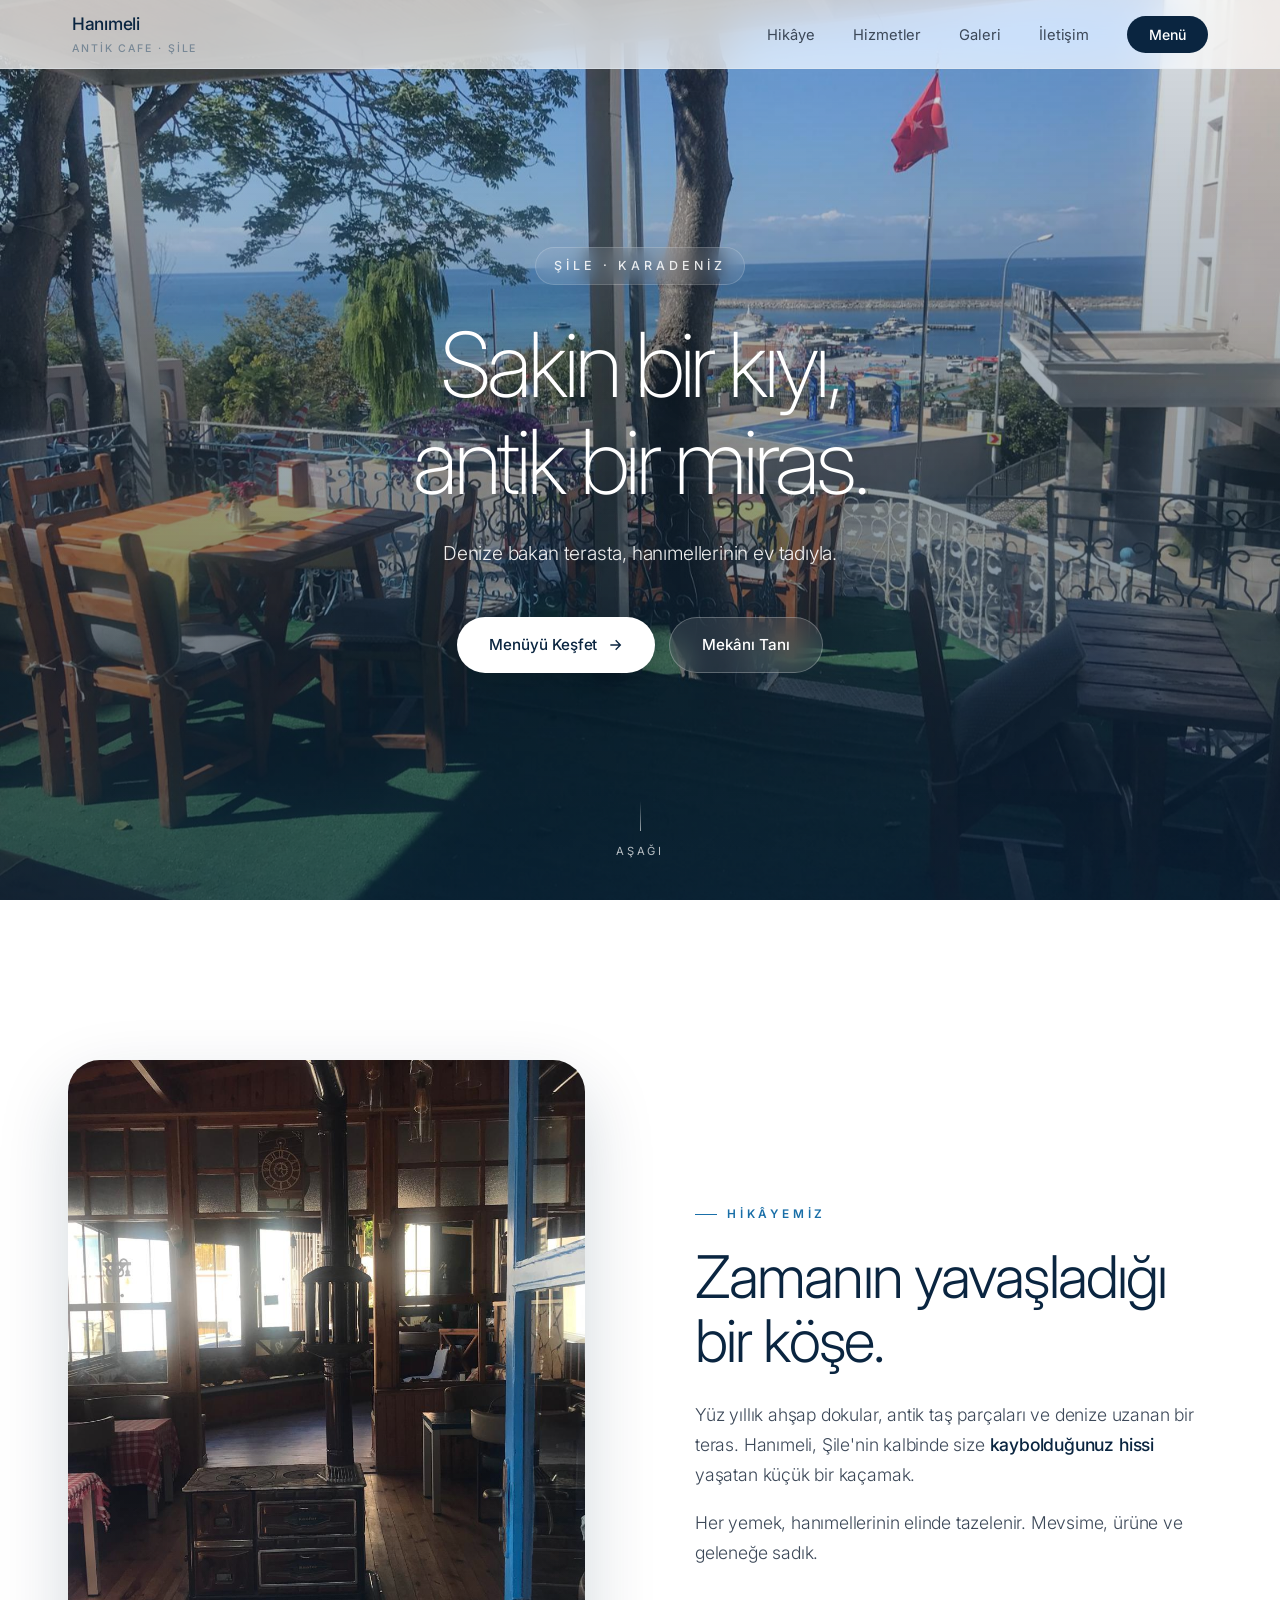
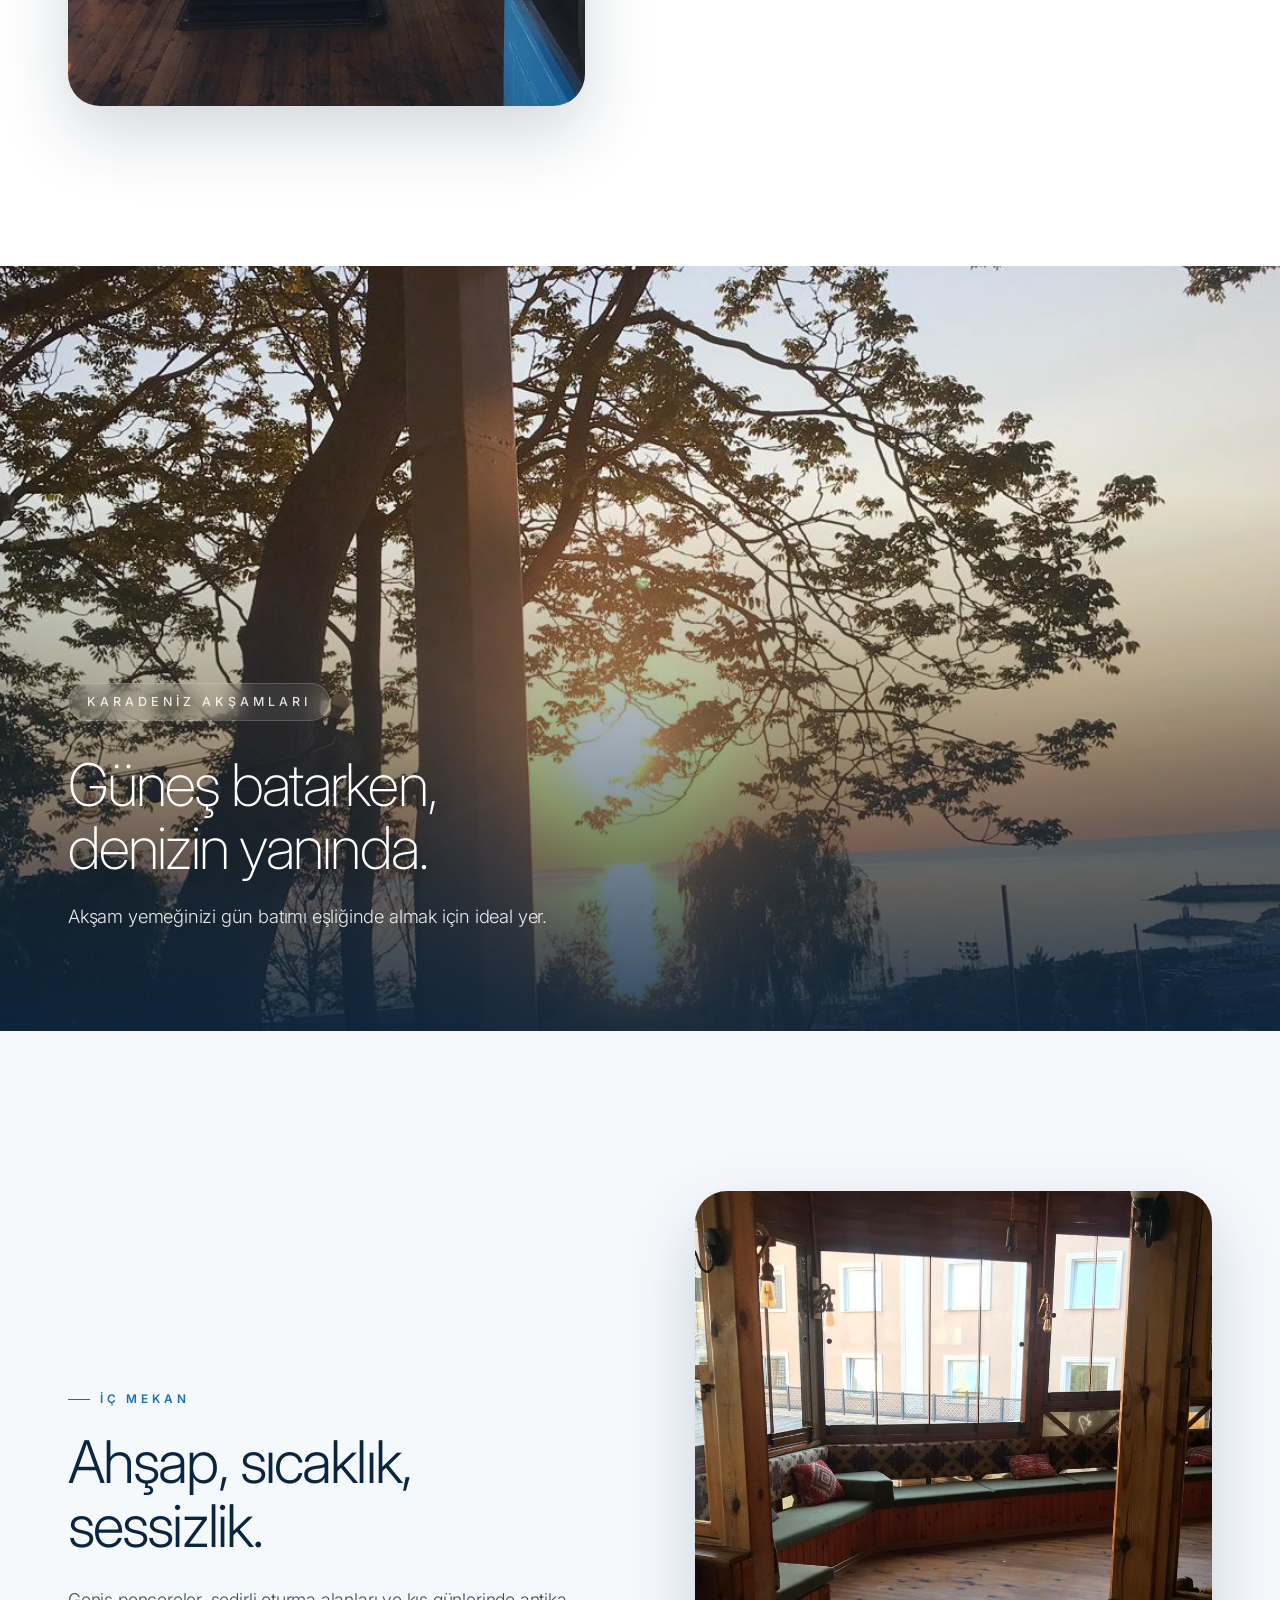
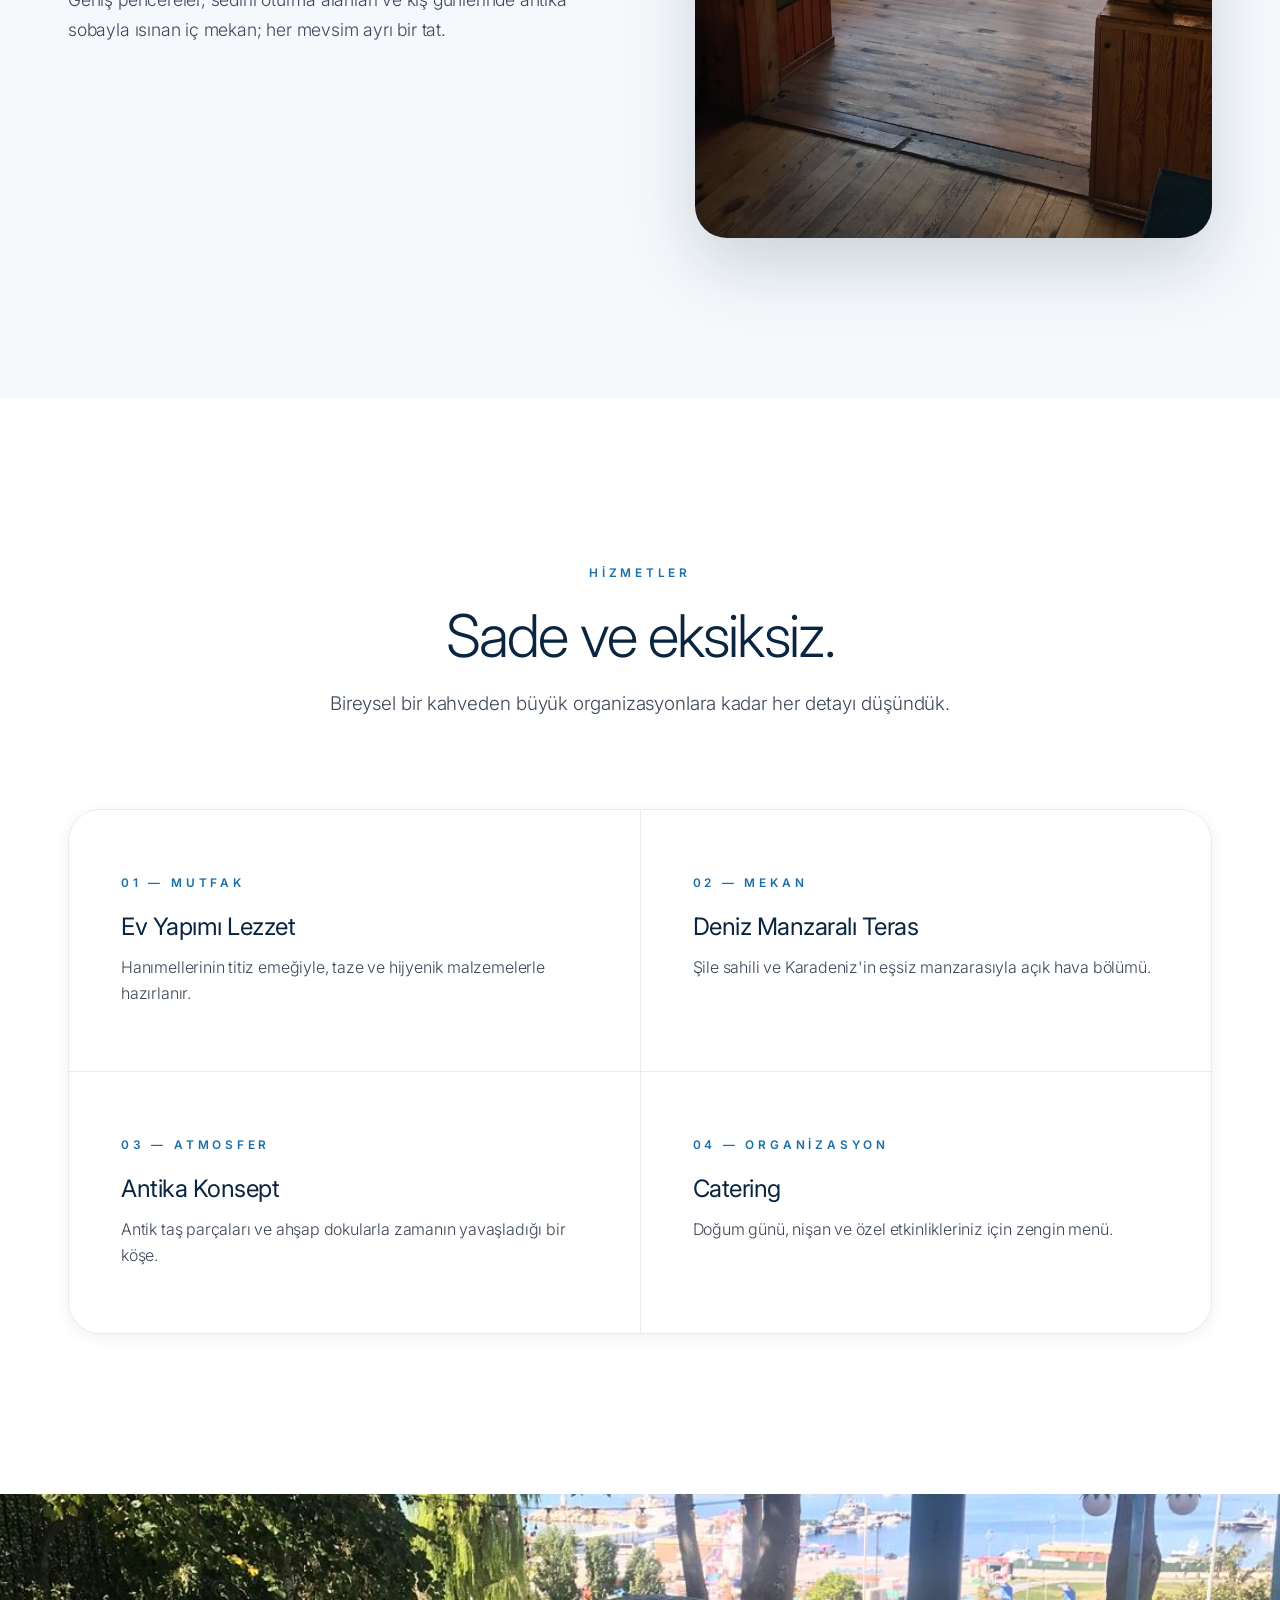
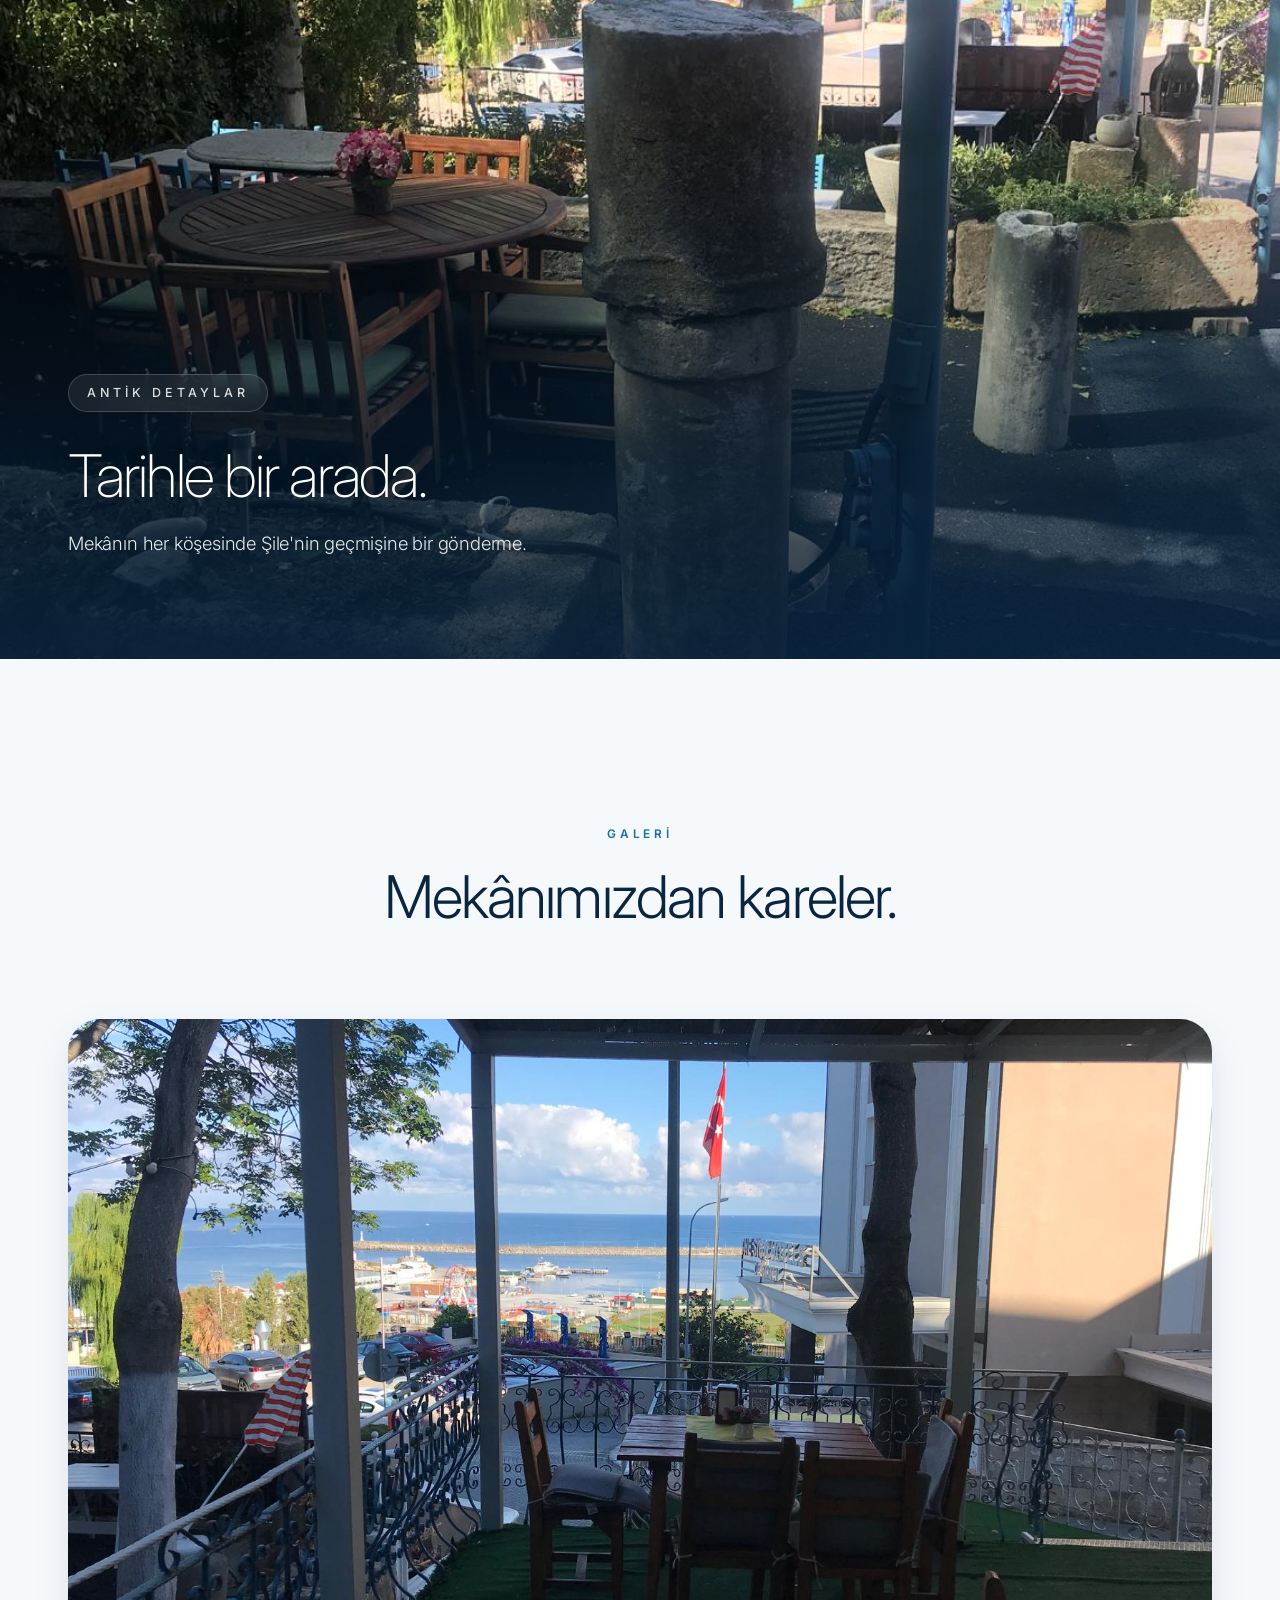
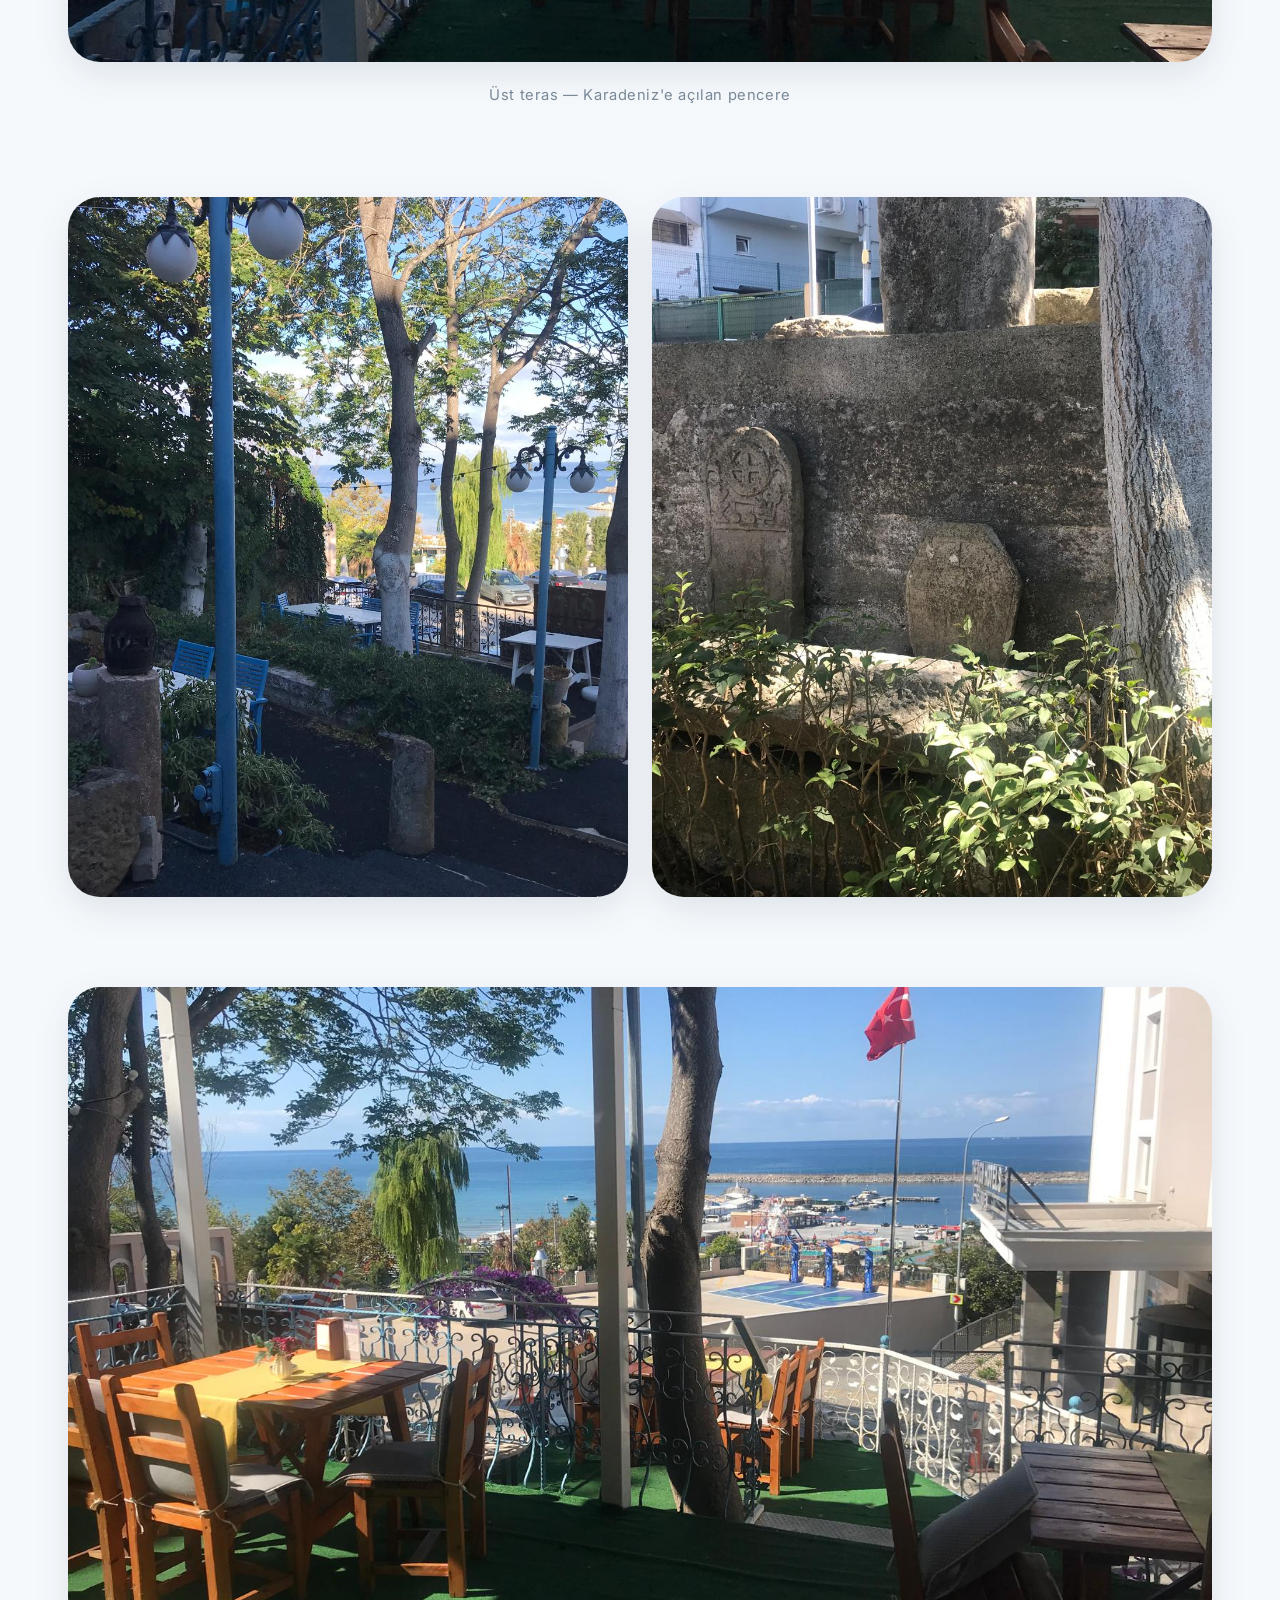
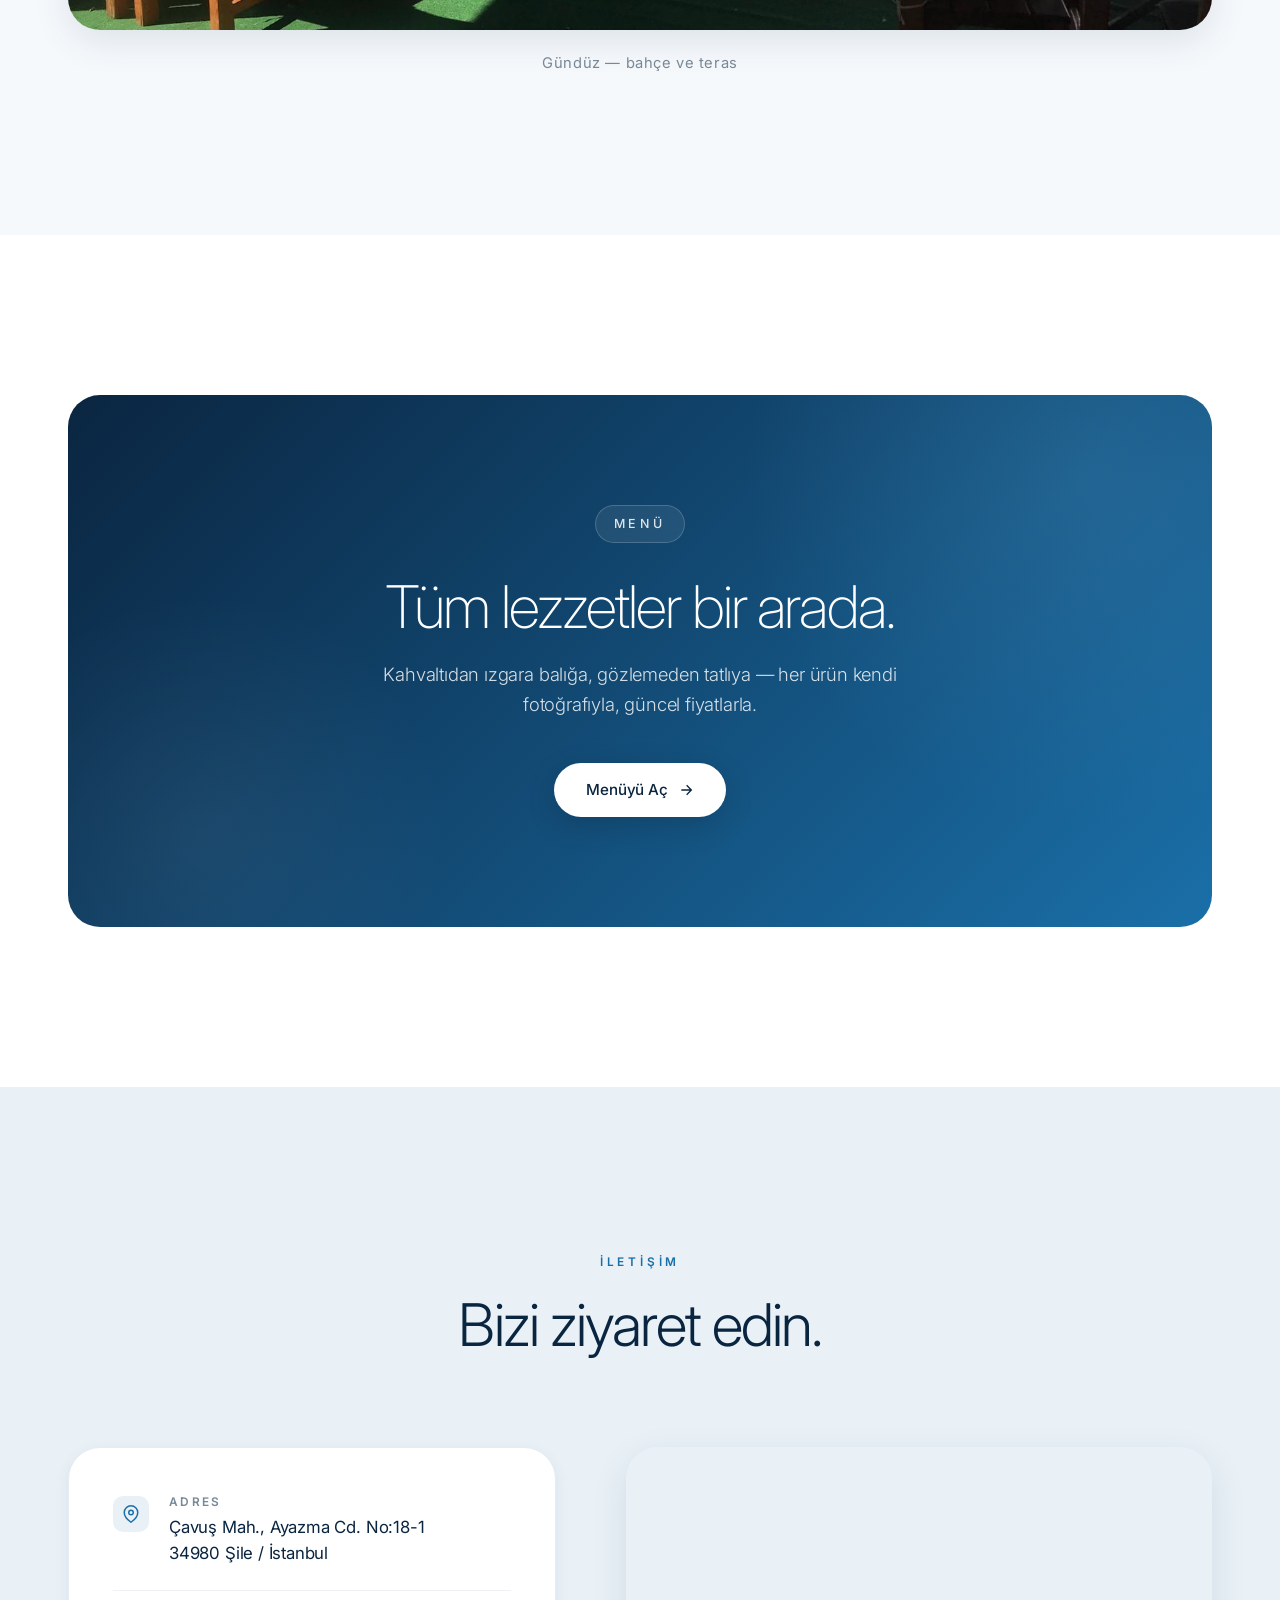
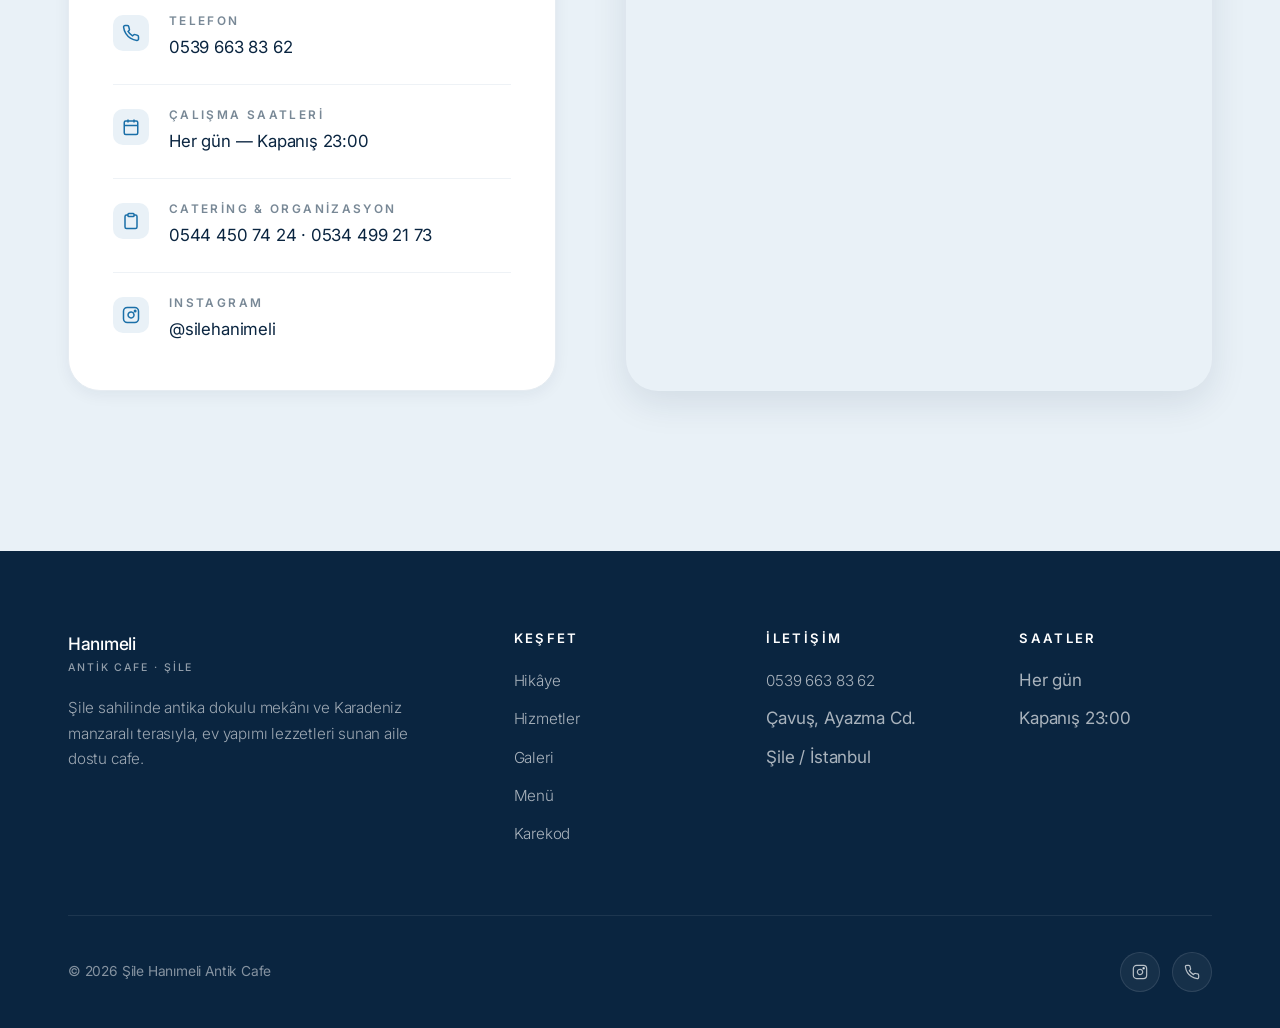
==== commit 4930c234: "menü: varyant görselleri, daha büyük kartlar, scroll fix, canlı müzik kaldır" ====
--- a/index.html
+++ b/index.html
@@ -175,8 +175,8 @@
         </div>
         <div class="service">
           <span class="service-num">03 — Atmosfer</span>
-          <h3>Canlı Müzik</h3>
-          <p>Hafta sonları akşam yemeklerinize eşlik eden canlı müzik.</p>
+          <h3>Antika Konsept</h3>
+          <p>Antik taş parçaları ve ahşap dokularla zamanın yavaşladığı bir köşe.</p>
         </div>
         <div class="service">
           <span class="service-num">04 — Organizasyon</span>
--- a/assets/css/style.css
+++ b/assets/css/style.css
@@ -132,7 +132,8 @@
   display: flex;
   justify-content: space-between;
   align-items: center;
-  padding: 14px 32px;
+  padding: 0 32px;
+  min-height: 68px;
   max-width: var(--container);
   margin: 0 auto;
 }
@@ -218,16 +219,23 @@
     top: 64px; left: 0; right: 0;
     background: rgba(255, 255, 255, 0.96);
     backdrop-filter: blur(24px);
+    -webkit-backdrop-filter: blur(24px);
     flex-direction: column;
     align-items: stretch;
     gap: 0;
     padding: 22px 28px;
     border-bottom: 1px solid var(--line);
-    transform: translateY(-110%);
-    transition: transform .4s var(--ease-soft);
+    transform: translateY(calc(-100% - 80px));
+    transition: transform .4s var(--ease-soft), visibility .4s;
     box-shadow: 0 20px 50px rgba(10, 37, 64, 0.06);
+    visibility: hidden;
+    max-height: calc(100vh - 64px);
+    overflow-y: auto;
   }
-  .nav-links.open { transform: translateY(0); }
+  .nav-links.open {
+    transform: translateY(0);
+    visibility: visible;
+  }
   .nav-links li { width: 100%; border-bottom: 1px solid var(--line-soft); }
   .nav-links li:last-child { border-bottom: none; padding-top: 8px; }
   .nav-links a { display: block; padding: 16px 4px; font-size: 1.05rem; color: var(--ink); }
@@ -966,17 +974,17 @@
 /* MENU ITEMS — premium card grid */
 .menu-items {
   display: grid;
-  grid-template-columns: repeat(auto-fill, minmax(380px, 1fr));
-  gap: 16px;
-  margin-top: 28px;
+  grid-template-columns: repeat(auto-fill, minmax(440px, 1fr));
+  gap: 20px;
+  margin-top: 32px;
 }
 .menu-item {
   display: grid;
-  grid-template-columns: 120px 1fr auto;
-  gap: 22px;
+  grid-template-columns: 150px 1fr auto;
+  gap: 26px;
   align-items: center;
-  padding: 16px;
-  border-radius: 18px;
+  padding: 20px;
+  border-radius: 20px;
   background: var(--bg-soft);
   border: 1px solid transparent;
   transition: all .35s var(--ease-soft);
@@ -988,8 +996,8 @@
   box-shadow: var(--shadow-sm);
 }
 .menu-item-img {
-  width: 120px; height: 120px;
-  border-radius: 14px;
+  width: 150px; height: 150px;
+  border-radius: 16px;
   overflow: hidden;
   background: var(--bg-blue);
   flex-shrink: 0;
@@ -1004,35 +1012,35 @@
 
 .menu-item-text { min-width: 0; }
 .menu-item h4 {
-  font-size: 1.08rem;
+  font-size: 1.18rem;
   font-weight: 500;
   color: var(--ink);
-  margin-bottom: 6px;
-  letter-spacing: -0.015em;
+  margin-bottom: 8px;
+  letter-spacing: -0.018em;
   line-height: 1.3;
 }
 .menu-item h4 .en {
   display: block;
   font-weight: 400;
-  font-size: 0.78rem;
+  font-size: 0.82rem;
   color: var(--muted);
-  margin-top: 3px;
+  margin-top: 4px;
   letter-spacing: 0.04em;
 }
 .menu-item .desc {
-  font-size: 0.88rem;
+  font-size: 0.94rem;
   color: var(--muted);
   font-weight: 300;
-  line-height: 1.5;
+  line-height: 1.55;
 }
 .menu-item .price {
-  font-size: 1.15rem;
+  font-size: 1.28rem;
   font-weight: 500;
   color: var(--blue-deep);
   letter-spacing: -0.015em;
   white-space: nowrap;
   align-self: center;
-  padding-right: 6px;
+  padding-right: 8px;
   position: relative;
 }
 
@@ -1048,16 +1056,17 @@
   .cat-icon { width: 36px; height: 36px; }
   .cat-icon svg { width: 14px; height: 14px; }
   .cat-body-inner { padding: 0 18px 28px; }
-  .menu-items { grid-template-columns: 1fr; }
+  .menu-items { grid-template-columns: 1fr; gap: 14px; }
   .menu-item {
-    grid-template-columns: 90px 1fr auto;
-    gap: 14px;
-    padding: 12px;
+    grid-template-columns: 110px 1fr auto;
+    gap: 16px;
+    padding: 14px;
   }
-  .menu-item-img { width: 90px; height: 90px; border-radius: 12px; }
-  .menu-item h4 { font-size: 0.98rem; }
-  .menu-item .desc { font-size: 0.82rem; }
-  .menu-item .price { font-size: 1.05rem; }
+  .menu-item-img { width: 110px; height: 110px; border-radius: 14px; }
+  .menu-item h4 { font-size: 1.05rem; margin-bottom: 6px; }
+  .menu-item h4 .en { font-size: 0.76rem; }
+  .menu-item .desc { font-size: 0.86rem; }
+  .menu-item .price { font-size: 1.12rem; }
 }
 
 /* ============================================
